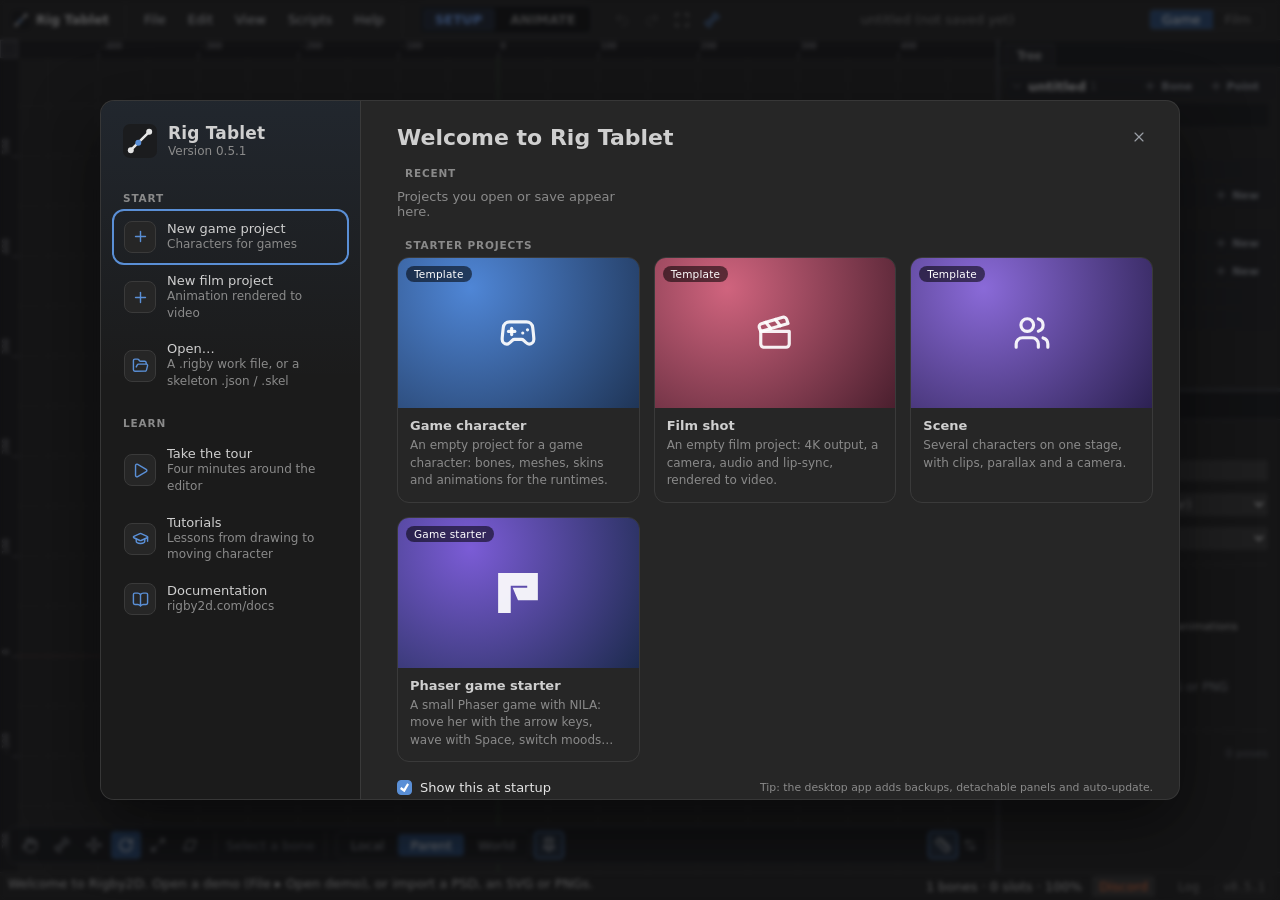
==== index.html @ 47d55e8f "Rig Tablet: editor 2D para tablet, offline (baseado no Rigby2D 0.5.1) Co-Authored-By: Claude Opus 5." ====
<!doctype html>
<html lang="en">
  <head>
    <meta charset="UTF-8" />
    <meta name="viewport" content="width=device-width, initial-scale=1.0, viewport-fit=cover" />
    <title>Rig Tablet</title>
    <!-- Installable app (iPad: Share ▸ Add to Home Screen opens it full screen, offline). -->
    <link rel="manifest" href="manifest.webmanifest" />
    <link rel="apple-touch-icon" href="pwa/apple-touch-icon.png" />
    <meta name="apple-mobile-web-app-capable" content="yes" />
    <meta name="mobile-web-app-capable" content="yes" />
    <meta name="apple-mobile-web-app-status-bar-style" content="black-translucent" />
    <meta name="apple-mobile-web-app-title" content="Rig Tablet" />
    <meta name="theme-color" content="#1b1c1e" />
    <link rel="icon" type="image/png" href="pwa/icon-192.png" />
    <script type="module" crossorigin src="./assets/main-Bapstymn.js"></script>
    <link rel="modulepreload" crossorigin href="./assets/rolldown-runtime-hePW80VL.js">
    <link rel="modulepreload" crossorigin href="./assets/interop-BYtR0Jw9.js">
    <link rel="modulepreload" crossorigin href="./assets/path-CiM2TmSP.js">
    <link rel="modulepreload" crossorigin href="./assets/output-CyLOa8ob.js">
    <link rel="modulepreload" crossorigin href="./assets/window-pHGx5qse.js">
    <link rel="modulepreload" crossorigin href="./assets/prefs-CEXtYwJn.js">
    <link rel="modulepreload" crossorigin href="./assets/webview-CvNWatMx.js">
    <link rel="modulepreload" crossorigin href="./assets/themeui-DG2oalCC.js">
    <link rel="modulepreload" crossorigin href="./assets/renderer-GFtNoTVq.js">
    <link rel="modulepreload" crossorigin href="./assets/offline-Dm1hfR66.js">
    <link rel="stylesheet" crossorigin href="./assets/themeui-CNIZOYgX.css">
    <link rel="stylesheet" crossorigin href="./assets/main-BT50ak4r.css">
  </head>
  <body>
    <div id="app">
      <nav id="menubar"></nav>
      <aside id="dock-left" class="dock-region" data-region="left"></aside>
      <div id="split-left" class="split-v"></div>
      <main id="center" data-tut="viewport">
        <canvas id="viewport-gl"></canvas>
        <canvas id="viewport"></canvas>
        <div id="viewbar"></div>
      </main>
      <div id="split-right" class="split-v"></div>
      <aside id="dock-right" class="dock-region" data-region="right"></aside>
      <div id="split-bottom" class="split-h"></div>
      <div id="dock-bottom" class="dock-region" data-region="bottom"></div>
      <footer id="status"><span id="status-text"></span><span class="status-right"><span id="status-info"></span><button id="status-community" title="Discord: show your work, get help, hear about every release" data-i18n-title>Discord</button><button data-i18n id="status-log" title="Show the log (View ▸ Log)" data-i18n-title>Log</button><button id="status-version" title="About Rigby2D" data-i18n-title></button></span></footer>
      <!-- The panels: the dock (dockui.js) moves each into its tab group. -->
      <div id="dock-parking" hidden>
        <section id="tree" class="panel" data-tut="tree"></section>
        <section id="rig" class="panel" data-tut="rig"></section>
        <section id="properties" class="panel" data-tut="inspector"><div class="content scroll"></div></section>
        <section id="timeline" data-tut="timeline">
          <div id="controls"></div>
          <div class="dopesheet-wrap">
            <div data-i18n class="empty">No animation. Press ＋ New or Tab to start animating.</div>
            <div id="dopesheet"><canvas></canvas></div>
            <div id="graph" hidden><canvas></canvas></div>
          </div>
        </section>
      </div>
    </div>
  </body>
</html>
---- assets/themeui-CNIZOYgX.css ----
:root{--left:250px;--right:280px;--bottom:230px;--bg:#1b1b1b;--panel:#262626;--widget:#3c3c3c;--widget-hover:#4a4a4a;--border:#3a3a3a;--text:#cfcfcf;--weak:#8a8a8a;--accent:#5a8fd6;--selected:#2d4f7c;--lightningcss-light: ;--lightningcss-dark:initial;--lightningcss-light: ;--lightningcss-dark:initial;color-scheme:dark;--surface-0:#141516;--surface-1:#1b1c1e;--surface-2:#232427;--surface-3:#2c2d31;--surface-hover:#35373b;--line:#36383c;--line-soft:#ffffff12;--fg:#e4e4e4;--fg-muted:#9a9ea5;--fg-faint:#6d7178;--ui-accent:#5a8fd6;--ui-accent-hover:#6d9de0;--ui-accent-soft:#5a8fd633;--ui-selected:#2d4f7c;--success:#5fbf86;--warning:#d9a03f;--danger:#d9655c;--bone-hover:#ff46cde6;--font-ui:system-ui, "Segoe UI", sans-serif;--font-mono:ui-monospace, "JetBrains Mono", Consolas, monospace;--text-xs:11px;--text-sm:12px;--text-md:13px;--text-lg:15px;--text-xl:20px;--space-1:4px;--space-2:8px;--space-3:12px;--space-4:16px;--space-5:24px;--radius-sm:4px;--radius-md:6px;--radius-lg:10px;--radius-full:999px;--control-h:26px;--button-h:28px;--shadow-popover:0 10px 28px #00000073;--shadow-dialog:0 24px 64px #0000008c;--shadow-tour:0 40px 120px #0009;--z-panel:100;--z-dialog:200;--z-popover:1000;--z-toast:3000;--z-tour:4000}*{box-sizing:border-box}html,body{background:var(--bg);height:100%;color:var(--text);-webkit-user-select:none;user-select:none;margin:0;font:13px system-ui,-apple-system,BlinkMacSystemFont,Segoe UI,Roboto,Noto Sans,Ubuntu,Cantarell,Helvetica Neue,sans-serif;overflow:hidden}#app{--left-col:var(--left);--sl-col:4px;--right-col:var(--right);--sr-col:4px;--bottom-row:var(--bottom);--sb-row:4px;grid-template-columns:minmax(0, var(--left-col)) var(--sl-col) minmax(300px, 1fr) var(--sr-col) minmax(0, var(--right-col));grid-template-rows:auto minmax(0, 1fr) var(--sb-row) var(--bottom-row) auto;grid-template-areas:"menu menu menu menu menu""left sl center sr right""sb sb sb sb sb""time time time time time""status status status status status";height:100vh;display:grid}#app.dock-no-left{--left-col:0px;--sl-col:0px}#app.dock-no-right{--right-col:0px;--sr-col:0px}#app.dock-no-bottom{--bottom-row:0px;--sb-row:0px}#app.dock-no-left #dock-left,#app.dock-no-left #split-left,#app.dock-no-right #dock-right,#app.dock-no-right #split-right,#app.dock-no-bottom #dock-bottom,#app.dock-no-bottom #split-bottom{display:none}#app.panel-only{grid-template:"body"minmax(0,1fr)"status"/1fr;position:relative}#panel-body{flex-direction:column;grid-area:body;min-width:0;min-height:0;display:flex}#panel-body>*{flex:1;min-height:0}#app.panel-only #tree,#app.panel-only #rig,#app.panel-only #properties{flex-direction:column;flex:1 1 0;min-height:0;display:flex}#timeline,#properties{position:relative}.panel-detach-btn{z-index:5;width:22px;height:20px;color:var(--text);background:var(--widget);border:1px solid var(--border);cursor:pointer;border-radius:3px;padding:0;font-size:13px;line-height:1;position:absolute;top:3px;right:8px}.panel-detach-btn:hover{background:var(--widget-hover)}#menubar{background:var(--panel);border-bottom:1px solid var(--border);grid-area:menu;align-items:center;gap:2px;padding:3px 6px;display:flex}#center{grid-area:center;min-width:0;min-height:0;position:relative}#split-left{grid-area:sl}#split-right{grid-area:sr}#dock-left{grid-area:left}#dock-right{grid-area:right}#dock-bottom{grid-area:time}#tree{padding:4px 0}#properties .content{flex:1}.tree-scroll{flex:1;padding:0 6px}.tree-heading{color:var(--fg-strong,#e6e6e6);cursor:pointer;border-bottom:1px solid var(--border);align-items:center;gap:6px;margin-top:2px;padding:3px 2px;font-weight:600;display:flex}.tree-heading .count{color:var(--weak);font-size:11px;font-weight:400}.tree-heading .actions{margin-left:auto}.twisty{width:12px;color:var(--weak);font-size:10px}.twisty.right{float:right;cursor:pointer}.row.attachment{color:var(--weak);font-size:12px}.row.attachment.visible{color:var(--fg-strong,#e6e6e6)}.row.weak{color:var(--weak)}#viewbar{align-items:center;gap:var(--space-1);padding:var(--space-1) 6px;scrollbar-width:none;background:color-mix(in srgb, var(--surface-1) 92%, transparent);border:1px solid var(--line);border-radius:var(--radius-md);pointer-events:auto;flex-wrap:nowrap;display:flex;position:absolute;bottom:8px;left:8px;right:8px;overflow:auto hidden;container-type:inline-size}#viewbar>*{flex:none}#viewbar .toolgroup{align-items:center;gap:2px;display:flex}#viewbar .tool{height:var(--button-h);padding:0 var(--space-2);color:var(--fg-muted);border-radius:var(--radius-sm);background:0 0;border:1px solid #0000;align-items:center;gap:6px;display:inline-flex}#viewbar .tool:hover{color:var(--fg);background:var(--surface-hover)}#viewbar .tool.active{color:var(--fg-strong,#fff);background:var(--ui-selected)}#viewbar .fields input.drag{width:84px}#viewbar .toolbar-hint{color:var(--fg-faint);white-space:nowrap}#viewbar .toolbar-spacer{flex:1 1 0;min-width:0}#viewbar .toggle-with-options{align-items:center;gap:1px;display:inline-flex}#viewbar .autokey.on{color:var(--fg-strong,#fff);background:color-mix(in srgb, var(--danger) 25%, transparent);border-color:var(--danger)}#viewbar .autokey.on svg{color:var(--danger)}.keybtn.none svg{color:var(--success)}.keybtn.changed svg{color:var(--warning)}.keybtn.keyed svg{color:var(--danger);fill:currentColor}@container (width<=1240px){#viewbar .tool-label,#viewbar .ui-toggle span{display:none}#viewbar .tool,#viewbar .ui-toggle{padding:0 6px}}@container (width<=640px){#viewbar .toolbar-hint{display:none}}#split-bottom{grid-area:sb}#timeline{background:var(--panel);flex-direction:column;min-height:0;display:flex}#status{background:var(--panel);border-top:1px solid var(--border);white-space:nowrap;grid-area:status;justify-content:space-between;gap:12px;padding:3px 8px;display:flex;overflow:hidden}#status-text{text-overflow:ellipsis;overflow:hidden}#status-version{color:var(--weak);border:1px solid var(--border);cursor:pointer;background:0 0;border-radius:4px;flex:none;padding:0 6px;font:11.5px/16px ui-monospace,Consolas,monospace}#status-version:hover{color:var(--text);border-color:var(--weak)}.split-v,.split-h{background:var(--border)}.split-v{cursor:col-resize}.split-h{cursor:row-resize}#viewport-gl{pointer-events:none;width:100%;height:100%;display:block;position:absolute;top:0;bottom:0;left:0;right:0}#viewport{cursor:crosshair;touch-action:none;width:100%;height:100%;display:block;position:absolute;top:0;bottom:0;left:0;right:0}.panel{background:var(--panel);flex-direction:column;min-width:0;min-height:0;padding:6px 8px;display:flex;overflow:hidden}#inspector .content{flex:1}.scroll{min-height:0;overflow:auto}#hierarchy .tree{border-bottom:1px solid var(--border);flex:0 60%;margin-bottom:6px}#hierarchy .order{flex:auto}.header{border-bottom:1px solid var(--border);justify-content:space-between;align-items:center;margin-bottom:4px;display:flex}h2{color:var(--fg-strong,#e6e6e6);margin:4px 0 6px;font-size:16px;font-weight:600}strong{color:var(--fg-strong,#e6e6e6);margin:4px 0;display:block}hr{border:none;border-top:1px solid var(--border);margin:8px 0}p{margin:4px 0}ol{margin:4px 0;padding-left:20px}li{margin-bottom:4px}.small{font-size:11px}.weak{color:var(--weak)}.mono{white-space:pre;font-family:ui-monospace,Consolas,monospace}.row{cursor:pointer;white-space:nowrap;text-overflow:ellipsis;border-radius:3px;padding:2px 4px;overflow:hidden}.row:hover{background:var(--widget)}.row.selected{background:var(--selected);color:var(--fg-strong,#fff)}.row.bone-hover{background:#ff46cd47}.row.slot{color:var(--slot-fg,#b4c8a0)}.row.slot .slot-shown{color:var(--weak);font-size:12px}.row.slot .twisty{color:var(--weak);font-size:11px}.order-row{align-items:center;gap:2px;display:flex}.order-row .row{flex:1}.order-row .row[title="Drag to reorder"]{cursor:grab}.order-row.dragging{opacity:.45}.order-row.dragging .row{outline:1px dashed var(--accent);outline-offset:-1px}.order-dropline{border-top:2px solid var(--accent);pointer-events:none;z-index:60;border-radius:2px;height:0;position:fixed;transform:translateY(-1px)}.order-dropline:before,.order-dropline:after{content:"";background:var(--accent);border-radius:50%;width:4px;height:4px;position:absolute;top:-3px}.order-dropline:before{left:-2px}.order-dropline:after{right:-2px}.order-viewer{z-index:61;background:var(--panel);border:1px solid var(--border);pointer-events:none;border-radius:6px;flex-direction:column;gap:3px;width:148px;padding:6px;display:flex;position:fixed;box-shadow:0 6px 20px #00000080}.order-viewer .ov-cap{letter-spacing:.04em;text-transform:uppercase;color:var(--weak);text-align:center;font-size:10px}.order-viewer .ov-seam{border-top:1px dashed var(--border);height:0;margin:1px 10px}.order-viewer .ov-cell{border:1px solid var(--border);background:var(--bg);border-radius:4px;align-items:center;gap:7px;min-height:44px;padding:4px;display:flex}.order-viewer .ov-dragged{border-color:var(--accent);box-shadow:0 0 0 1px var(--accent) inset;background:var(--selected)}.order-viewer .ov-thumb{background:repeating-conic-gradient(var(--checker-a,#2a2a2a) 0% 25%, var(--checker-b,#202020) 0% 50%) 0 0 / 10px 10px;border-radius:3px;flex:none;justify-content:center;align-items:center;width:32px;height:32px;display:flex;overflow:hidden}.order-viewer .ov-thumb canvas{object-fit:contain;width:32px;height:32px}.order-viewer .ov-noimg{color:var(--weak);font-size:14px}.order-viewer .ov-name{white-space:nowrap;text-overflow:ellipsis;flex:1;min-width:0;font-size:11px;overflow:hidden}.order-viewer .ov-empty{color:var(--weak);background:0 0;border-style:dashed;justify-content:center}.order-viewer .ov-empty-icon{opacity:.8;font-size:13px}.order-viewer .ov-empty-text{font-size:10px}button,select,input[type=text]{font:inherit;color:var(--text);background:var(--widget);border:1px solid #0000;border-radius:3px;padding:2px 6px}button{cursor:pointer}button:hover:not(:disabled),select:hover:not(:disabled){background:var(--widget-hover)}button:disabled,select:disabled,input:disabled{opacity:.45;cursor:default}button.small{padding:0 4px;font-size:10px}input[type=text]:focus,select:focus{border-color:var(--accent);outline:none}input.drag{cursor:ew-resize;text-align:center;width:72px}input.drag:not([readonly]){cursor:text;text-align:left}input[type=color]{background:0 0;border:none;width:40px;height:22px;padding:0}#menubar .menu-title,#menubar .tool{background:0 0}#menubar .menu-title:hover,#menubar .tool:hover{background:var(--widget)}#menubar .tool.active{background:var(--selected);color:var(--fg-strong,#fff)}#menubar .mode-switch{margin:0 var(--space-2);background:var(--surface-0);border:1px solid var(--line);border-radius:var(--radius-md);gap:2px;padding:2px;display:flex}#menubar .mode{min-width:64px;padding:3px var(--space-3);color:var(--weak);border-radius:var(--radius-sm);background:0 0;font-weight:700}#menubar .mode:hover:not(.active){background:var(--surface-hover)}#menubar .mode:hover{color:var(--text)}#menubar .mode.setup.active{color:var(--mode-setup,#78aaff);background:color-mix(in srgb, var(--mode-setup,#78aaff) 14%, transparent)}#menubar .mode.animate.active{color:var(--mode-animate,#ff825f);background:color-mix(in srgb, var(--mode-animate,#ff785a) 16%, transparent);text-shadow:0 0 8px color-mix(in srgb, var(--mode-animate,#ff785a) 85%, transparent);box-shadow:0 0 12px color-mix(in srgb, var(--mode-animate,#ff785a) 35%, transparent)}.pref-scale{align-items:center;gap:8px;display:inline-flex}.pref-scale input{width:160px}.pref-scale-value{text-align:right;font-variant-numeric:tabular-nums;min-width:3.5em}#menubar .quick-actions{gap:2px;margin-left:6px;display:flex}#menubar .quick-btn{color:var(--weak);background:0 0;justify-content:center;align-items:center;padding:3px 5px;display:inline-flex}#menubar .quick-btn:hover:not(:disabled){background:var(--widget);color:var(--text)}#menubar .quick-btn:disabled{opacity:.35}#menubar .quick-btn.on{color:var(--accent)}.vsep{background:var(--border);align-self:stretch;width:1px;margin:0 6px}.popup{z-index:100;background:var(--popup-bg,#2b2b2b);border:1px solid var(--line-strong,#444);overscroll-behavior:contain;border-radius:4px;min-width:180px;max-height:calc(100vh - 8px);padding:4px;position:fixed;overflow-y:auto;box-shadow:0 6px 20px #00000080}.popup .item{text-align:left;background:0 0;justify-content:space-between;gap:24px;width:100%;padding:3px 8px;display:flex}.popup .item:hover:not(:disabled){background:var(--selected)}.popup label.item{cursor:pointer;justify-content:flex-start;gap:4px}.popup .shortcut{color:var(--weak)}.popup .sep{border-top:1px solid var(--line-strong,#444);margin:4px 0}.popup .help{white-space:nowrap;padding:4px 8px}.submenu-popup{z-index:101}.popup .item.active{font-weight:600}.popup .item.unsaved{color:var(--warning-fg,#e6a23c)}.layout-legend{align-items:center;gap:2px;display:flex}.layout-list{flex-direction:column;gap:4px;max-height:340px;display:flex;overflow:auto}.layout-row{border-bottom:1px solid var(--border);align-items:center;gap:8px;padding:4px 4px 4px 2px;display:flex}.layout-row>input[type=text]{flex:1;min-width:80px}.layout-dot{border-radius:var(--radius-full);flex:none;width:8px;height:8px}.layout-row.active .layout-dot{background:var(--ui-accent)}.layout-row.dirty .layout-dot{background:var(--warning)}.layout-badge{color:var(--warning);font-size:var(--text-xs);white-space:nowrap}.layout-actions{gap:4px;display:flex}.grid{grid-template-columns:auto 1fr;align-items:center;gap:6px 8px;margin-bottom:4px;display:grid}.grid.three{grid-template-columns:auto 1fr auto}.grid input[type=text]:not(.drag),.grid select{width:100%}.cell{align-items:center;gap:4px;min-width:0;display:flex}.key{color:gray}.key.on{color:var(--warning-fg,#ffbe3c)}.buttons{flex-wrap:wrap;gap:6px;margin:8px 0 4px;display:flex}.radio{cursor:pointer;margin:2px 0;display:block}#inspector select[class=""],#inspector>.content>select{margin-top:6px}#controls{align-items:center;gap:var(--space-2);padding:6px var(--space-2);scrollbar-width:none;border-bottom:1px solid var(--line);flex-wrap:nowrap;display:flex;overflow:auto hidden;container-type:inline-size}#controls>*{flex:none}#controls .tl-group{align-items:center;gap:2px;display:flex}#controls .tl-animation{gap:var(--space-1)}#controls .tl-spacer{flex:1 1 0;min-width:0}#controls .tl-label,#controls .tl-empty{color:var(--fg-muted);white-space:nowrap}#controls select{width:140px}#controls select.speed{width:68px}#controls select.fps{width:84px}#controls .time-readout{min-width:21ch;margin:0 var(--space-2);display:inline-block}#controls .ui-btn-ghost.active{color:var(--fg-strong,#fff);background:var(--ui-selected)}#controls .ui-btn-ghost{color:var(--fg-muted)}@container (width<=1640px){#controls .tl-label,#controls .ui-toggle span,#controls .ui-btn .ui-btn-label-hide{display:none}#controls .ui-toggle{padding:0 6px}#controls .time-readout{min-width:0;margin:0 var(--space-1)}}@container (width<=1400px){#controls .tl-animation input[type=text]{display:none}#controls select{width:110px}}#timeline{container:timeline/inline-size}@container timeline (width<=1180px){#controls{row-gap:var(--space-1);flex-wrap:wrap}#controls .tl-spacer{display:none}}.dopesheet-wrap{flex:1;min-height:0;display:flex;position:relative}.dopesheet-wrap .empty{color:var(--weak);margin:auto}#dopesheet,#graph{flex:1;min-height:0;overflow:hidden auto}#graph{overflow:hidden}#dopesheet canvas,#graph canvas{touch-action:none;display:block}.keybtn{background:0 0;padding:0 4px;font-size:12px;line-height:18px}.keybtn.none{color:var(--success-fg,#5ac86e)}.keybtn.changed{color:var(--warning-fg,#ffa032)}.keybtn.keyed{color:var(--danger-fg,#f04646)}#menubar .autokey{color:var(--weak);background:0 0}#menubar .autokey.on{color:var(--danger-fg,#f04646);font-weight:600}.popup table.keys{border-collapse:collapse;margin:4px 0}.popup table.keys td{white-space:nowrap;padding:1px 10px 1px 0}.popup table.keys td:first-child{color:var(--accent);font-family:ui-monospace,Consolas,monospace}.segmented{border:1px solid var(--border);border-radius:4px;display:inline-flex;overflow:hidden}.segmented button{background:0 0;border:0;border-radius:0}.segmented button.active{background:var(--selected);color:var(--fg-strong,#fff)}.inspector-tabs{margin:0 0 8px;display:flex}.inspector-tabs button{flex:1;padding:4px 8px}table.props{border-collapse:collapse;width:100%;margin:4px 0 8px}table.props th{text-align:left;color:var(--weak);padding:2px 4px;font-size:11px;font-weight:400}table.props td{padding:1px 4px}table.props tr.weak td{opacity:.55}table.props input.drag{width:100%}label.check{cursor:pointer;align-items:center;gap:4px;display:inline-flex}fieldset.plain{border:0;min-width:0;margin:0;padding:0}details>summary{cursor:pointer;color:var(--weak);margin:6px 0 2px}.modal-backdrop{z-index:200;background:#0000008c;justify-content:center;align-items:center;display:flex;position:fixed;top:0;bottom:0;left:0;right:0}.modal{background:var(--panel);border:1px solid var(--border);-webkit-user-select:text;user-select:text;border-radius:6px;flex-direction:column;gap:10px;width:min(560px,100vw - 32px);max-height:calc(100vh - 48px);padding:16px 18px;display:flex;overflow:auto;box-shadow:0 12px 40px #0009}.modal h3{margin:0;font-size:15px}.modal .checks{flex-direction:column;gap:4px;margin:10px 0;display:flex}.modal-columns{gap:16px;display:flex}.modal-columns>div{flex:1;min-width:0}.checklist{background:var(--bg);border:1px solid var(--border);border-radius:4px;max-height:180px;margin-top:4px;padding:6px;overflow:auto}.checklist label{white-space:nowrap;text-overflow:ellipsis;padding:1px 0;display:block;overflow:hidden}.modal-buttons{justify-content:flex-end;gap:8px;display:flex}.modal button.primary{background:var(--accent);color:var(--on-accent,white)}.frame-input{width:70px}.progress{background:var(--bg);border-radius:3px;height:6px;overflow:hidden}.progress .bar{background:var(--accent);height:100%}.poses summary{cursor:pointer;padding:2px 0}.pose-save{gap:6px;margin:6px 0;display:flex}.pose-save input[type=text]{flex:1;min-width:0}.pose-row{align-items:center;gap:4px;padding:2px 0;display:flex}.pose-row .pose-name{text-overflow:ellipsis;white-space:nowrap;flex:1;min-width:0;overflow:hidden}.pose-amount{align-items:center;gap:var(--space-2);margin:var(--space-2) 0;color:var(--fg-muted);font-size:var(--text-sm);display:flex}.pose-amount input[type=range],.controller input[type=range]{flex:1;width:100%;min-width:0}.pose-amount-value,.controller-value{text-align:right;min-width:3.2em;color:var(--fg-muted);font-size:var(--text-sm);font-variant-numeric:tabular-nums}#properties .content .section-title.pose-subtitle{margin:var(--space-4) 0 var(--space-2);padding-top:var(--space-3);border-top:1px solid var(--line-soft)}.pose-row{min-height:28px}.controller{gap:var(--space-2);padding:var(--space-2) var(--space-3);margin:var(--space-2) 0;background:var(--surface-2);border:1px solid var(--line-soft);border-radius:var(--radius-md);flex-direction:column;display:flex}.controller-head{align-items:center;gap:2px;display:flex}.controller-name{text-overflow:ellipsis;white-space:nowrap;flex:1;min-width:0;font-weight:600;overflow:hidden}.controller-value{margin-right:var(--space-1)}.controller-poses{align-items:center;gap:var(--space-2);display:flex}.controller-poses select{flex:1;min-width:0}.controller-arrow{color:var(--fg-faint)}.section-title{margin-top:8px;font-weight:600}#menubar .spacer{flex:1}#menubar .workspaces{border:1px solid var(--border);border-radius:4px;margin-right:8px;display:flex;overflow:hidden}#menubar .workspace-tab{color:var(--weak);background:0 0;border:0;border-radius:0;padding:2px 12px}#menubar .workspace-tab:hover{color:var(--text);background:var(--widget-hover)}#menubar .workspace-tab.active{color:var(--fg-strong,white);background:var(--selected)}.status-right{align-items:center;gap:10px;display:flex}#status-log{color:var(--weak);background:0 0;border:1px solid #0000;padding:0 6px;font-size:12px;line-height:16px}#status-log:hover{border-color:var(--border);color:var(--text)}#status-log.has-errors{color:var(--danger-fg,#ff8a80);border-color:var(--danger-line,#6b2b27);background:var(--danger-bg,#3a1d1b)}.float-window{z-index:150;background:var(--panel);border:1px solid var(--border);resize:both;-webkit-user-select:text;user-select:text;border-radius:6px;flex-direction:column;min-width:320px;min-height:160px;display:flex;position:fixed;overflow:hidden;box-shadow:0 12px 40px #0000008c}.float-header{background:var(--widget);cursor:move;-webkit-user-select:none;user-select:none;align-items:center;gap:8px;padding:5px 6px 5px 10px;display:flex}.float-header button{background:0 0;padding:0 6px}.float-spacer{flex:1}.log-window{width:min(760px,100vw - 32px);height:min(360px,100vh - 120px);bottom:40px;right:16px}.log-toolbar{border-bottom:1px solid var(--border);white-space:nowrap;align-items:center;gap:8px;padding:5px 8px;display:flex}.log-toolbar input[type=search]{width:160px}.log-list{flex:1;padding:2px 0;font:12px ui-monospace,Cascadia Mono,Consolas,monospace;overflow:auto}.log-entry{border-left:3px solid #0000;padding:1px 8px}.log-entry>summary{cursor:pointer}.log-entry>summary,div.log-entry{gap:8px;display:flex}.log-entry>summary:before{content:"▸";color:var(--weak)}.log-entry[open]>summary:before{content:"▾"}.log-time,.log-source{color:var(--weak);flex:none}.log-source{text-overflow:ellipsis;max-width:140px;overflow:hidden}.log-message{white-space:pre-wrap;word-break:break-word}.log-debug .log-message{color:var(--weak)}.log-warn{border-left-color:var(--warning-fg,#c9a227);background:color-mix(in srgb, var(--warning-tint,#c9a227) 7%, transparent)}.log-error{border-left-color:var(--danger-fg,#e05a4f);background:color-mix(in srgb, var(--danger-tint,#e05a4f) 9%, transparent)}.log-error .log-message{color:var(--danger-fg,#ffb4ad)}.log-trace{background:var(--bg);white-space:pre;color:var(--text);border-radius:4px;margin:2px 0 4px 18px;padding:6px 8px;overflow-x:auto}.log-filter.log-warn,.log-filter.log-error{background:0 0}.script-window{width:min(760px,100vw - 32px);height:min(520px,100vh - 120px);top:70px;left:calc(50% - 380px)}.script-body{flex:1;min-height:0;display:flex}.script-list{border-right:1px solid var(--border);flex:none;width:170px;padding:6px;overflow:auto}.script-item{cursor:pointer;white-space:nowrap;text-overflow:ellipsis;border-radius:3px;justify-content:space-between;padding:3px 6px;display:flex;overflow:hidden}.script-item:hover{background:var(--widget)}.script-item.selected{background:var(--selected)}.script-new{width:100%;margin-top:6px}.script-main{flex-direction:column;flex:1;min-width:0;display:flex}.script-bar{align-items:center;gap:8px;padding:6px 8px;display:flex}.script-bar a{color:var(--accent)}.script-name{width:220px}.script-code{resize:none;background:var(--bg);color:var(--text);border:1px solid var(--border);-moz-tab-size:4;tab-size:4;border-radius:4px;flex:1;margin:0 8px;padding:8px;font:13px/1.45 ui-monospace,Cascadia Mono,Consolas,monospace}.script-window button.primary{background:var(--accent);color:var(--on-accent,white)}.demo-grid{grid-template-columns:repeat(auto-fill,minmax(260px,1fr));gap:12px;display:grid}.demo-card{text-align:left;background:var(--bg);border:1px solid var(--border);cursor:pointer;border-radius:6px;flex-direction:column;gap:6px;padding:0 0 12px;display:flex;overflow:hidden}.demo-card:hover{border-color:var(--accent)}.demo-card:focus-visible{border-color:var(--accent)}.demo-card img{aspect-ratio:4/3;background:var(--well,#17181b);width:100%;height:auto;display:block}.demo-card strong,.demo-card span{padding:0 12px}.lipsync-grid{grid-template-columns:150px 1fr;align-items:center;gap:6px 10px;display:grid}.lipsync-text{resize:vertical;width:100%;font:inherit;background:var(--bg);color:var(--text);border:1px solid var(--border);border-radius:4px;padding:6px 8px}.lipsync-file{align-items:center;gap:10px;display:flex}.lipsync-error{color:var(--danger-fg,#f08a8a)}.lipsync-map{background:var(--bg);border:1px solid var(--border);border-radius:4px;gap:4px;padding:8px;display:grid}.lipsync-row{grid-template-columns:48px 210px 1fr;align-items:center;gap:10px;display:grid}.modal.modal-wide{width:min(720px,100vw - 32px)}.autorig-table{border:1px solid var(--border);border-radius:4px;max-height:320px;overflow:auto}.autorig-table table{border-collapse:collapse;width:100%}.autorig-table th{background:var(--widget);text-align:left;font-weight:600;position:sticky;top:0}.autorig-table th,.autorig-table td{white-space:nowrap;padding:3px 8px}.autorig-table tr:nth-child(2n) td{background:color-mix(in srgb, var(--overlay,#fff) 2%, transparent)}.script-reference{background:var(--bg);border:1px solid var(--border);white-space:pre;-webkit-user-select:text;user-select:text;border-radius:4px;max-height:45%;margin:6px 8px 0;padding:8px;font:12px/1.45 ui-monospace,Cascadia Mono,Consolas,monospace;overflow:auto}.script-reference[hidden]{display:none}.script-item.unsaved>span:first-child{font-style:italic}.coach{resize:none;z-index:180;width:min(340px,100vw - 32px);min-height:0;top:80px;left:16px}.coach-body{flex-direction:column;gap:8px;padding:10px 12px 12px;display:flex}.coach-progress{background:var(--bg);border-radius:2px;height:4px;overflow:hidden}.coach-progress .bar{background:var(--accent);height:100%;transition:width .3s}.coach-text{line-height:1.5}.coach-text kbd{border:1px solid var(--border);background:var(--widget);border-bottom-width:2px;border-radius:4px;padding:0 5px;font:12px ui-monospace,Consolas,monospace}.coach-action{align-self:flex-start}.coach-done{color:var(--success-fg,#7ee08a);font-weight:600}.coach-wait:before{content:"";background:var(--accent);border-radius:50%;width:7px;height:7px;margin-right:6px;animation:1.2s ease-in-out infinite coach-blink;display:inline-block}.coach-buttons{gap:8px;display:flex}.coach button.primary,.tutorials button.primary{background:var(--accent);color:var(--on-accent,white)}.coach-ring{z-index:170;pointer-events:none;border:2px solid var(--accent);box-shadow:0 0 0 4px color-mix(in srgb, var(--accent-tint,#5a8fd6) 25%, transparent), 0 0 18px color-mix(in srgb, var(--accent-tint,#5a8fd6) 55%, transparent);border-radius:8px;animation:1.4s ease-in-out infinite coach-pulse;position:fixed}.coach-ring.spot{border-radius:50%}.coach-ring.area{border:2px dashed color-mix(in srgb, var(--accent-tint,#5a8fd6) 70%, transparent);box-shadow:none;animation:none}.coach-ring[hidden]{display:none}.coach-praise{color:var(--success-fg,#7ee08a);margin-left:8px;font-weight:600}.coach-count{align-items:center;display:flex}@keyframes coach-pulse{50%{box-shadow:0 0 0 8px color-mix(in srgb, var(--accent-tint,#5a8fd6) 12%, transparent), 0 0 26px color-mix(in srgb, var(--accent-tint,#5a8fd6) 70%, transparent)}}@keyframes coach-blink{50%{opacity:.25}}@media (prefers-reduced-motion:reduce){.coach-ring,.coach-wait:before{animation:none}}.lesson-list{flex-direction:column;gap:6px;display:flex}.lesson{border:1px solid var(--border);border-radius:6px;align-items:center;gap:10px;padding:8px 10px;display:flex}.lesson.suggested{border-color:var(--accent);background:color-mix(in srgb, var(--accent-tint,#5a8fd6) 8%, transparent)}.lesson-mark{width:16px;color:var(--success-fg,#7ee08a);font-weight:700}.lesson-text{flex:1;min-width:0}.lesson-title{font-weight:600}.ai-steps{flex-direction:column;gap:10px;margin:0;padding-left:20px;display:flex}.ai-steps li>div{margin-top:2px}.ai-row{align-items:center;gap:8px;margin-top:6px;display:flex}.ai-link{flex:1;min-width:0;font:12px ui-monospace,Consolas,monospace}.ai-connect a.button{border-radius:4px;padding:4px 10px;text-decoration:none;display:inline-block}.ai-connect button.primary,.ai-connect a.button.primary{background:var(--accent);color:var(--on-accent,white)}.ai-code pre{background:var(--bg);border:1px solid var(--border);white-space:pre-wrap;word-break:break-all;-webkit-user-select:text;user-select:text;border-radius:4px;padding:8px;font:12px ui-monospace,Consolas,monospace}.row .onion-bonebtn{color:var(--weak);opacity:0;cursor:pointer;margin-left:4px}.row:hover .onion-bonebtn,.row .onion-bonebtn.on{opacity:1}.row .onion-bonebtn.on{color:var(--accent)}.row .onion-marks{letter-spacing:1px;margin-left:6px;font-size:10px}.row .onion-mark{cursor:help}#menubar .onion-notice{color:var(--warning-fg,#f0963c);border:1px solid color-mix(in srgb, var(--warning-tint,#f0963c) 40%, transparent);background:0 0;border-radius:4px;align-items:center;gap:6px;margin-left:8px;padding:1px 7px;font-weight:600;display:inline-flex}#menubar .onion-notice[hidden]{display:none}#menubar .onion-notice:hover{background:color-mix(in srgb, var(--warning-tint,#f0963c) 12%, transparent)}.onion-panel{flex-direction:column;gap:5px;min-width:230px;padding:2px;display:flex}.onion-panel .onion-title{color:var(--text);margin-bottom:2px;font-weight:600}.onion-panel .onion-row{justify-content:space-between;align-items:center;gap:8px;display:flex}.onion-panel .onion-check{cursor:pointer;align-items:center;gap:6px;display:flex}.onion-panel .onion-num{width:56px}.onion-panel .onion-color{cursor:pointer;width:40px;height:22px;padding:0}.onion-panel .onion-sep{background:var(--border);height:1px;margin:3px 0}.onion-panel .onion-note{color:var(--weak);max-width:230px;font-size:11px;line-height:1.35}.onion-panel .onion-color-wrap{align-items:center;gap:4px;display:inline-flex}.onion-panel .onion-reset{color:var(--weak);border:1px solid var(--border);cursor:pointer;background:0 0;border-radius:4px;padding:0 5px;line-height:20px}.onion-panel .onion-reset:hover{background:var(--widget);color:var(--text)}.guides-panel{flex-direction:column;gap:5px;min-width:240px;padding:2px;display:flex}.guides-panel .guides-title{color:var(--text);margin-bottom:2px;font-weight:600}.guides-panel .guides-subtitle{color:var(--weak);text-transform:uppercase;letter-spacing:.5px;font-size:11px}.guides-panel .guides-row{cursor:pointer;align-items:center;gap:8px;display:flex}.guides-panel .guides-name{flex:1}.guides-panel .guides-color{cursor:pointer;width:40px;height:22px;padding:0}.guides-panel .guides-color-wrap{align-items:center;gap:4px;display:inline-flex}.guides-panel .guides-reset{color:var(--weak);border:1px solid var(--border);cursor:pointer;background:0 0;border-radius:4px;padding:0 5px;line-height:20px}.guides-panel .guides-reset:hover{background:var(--widget);color:var(--text)}.guides-panel .guides-sep{background:var(--border);height:1px;margin:3px 0}.guides-panel .guides-clear{color:var(--weak);border:1px solid var(--border);cursor:pointer;background:0 0;border-radius:4px;margin-top:2px;padding:2px 6px}.guides-panel .guides-clear:hover{background:var(--widget);color:var(--text)}.clip-card{border:1px solid var(--border);border-left:3px solid var(--accent);background:var(--bg);border-radius:5px;margin:6px 0;padding:6px 8px}.clip-head{gap:6px;margin-bottom:4px;display:flex}.clip-head select{flex:1}.tree-section .pad{padding:4px 8px 8px}#menubar .home-link{color:var(--text);white-space:nowrap;border-radius:4px;align-items:center;gap:6px;padding:2px 8px 2px 4px;font-weight:600;text-decoration:none;display:inline-flex}#menubar .home-link:hover{background:color-mix(in srgb, var(--overlay,#fff) 6%, transparent)}#menubar .home-link img{display:block}#menubar .doc-title{max-width:40vw;color:var(--weak);text-overflow:ellipsis;white-space:nowrap;font-size:13px;overflow:hidden}#menubar .doc-title.dirty{color:var(--text)}@media (max-width:900px){#menubar .home-link span{display:none}}:root{--popup:#2b2d31;--popup-border:#ffffff14;--hover:#ffffff0f;--accent-soft:#5a8fd638;--radius:6px;--shadow-pop:0 10px 28px #00000073, 0 1px 0 #ffffff0a inset}button:focus-visible{outline:2px solid var(--accent);outline-offset:1px}select:focus-visible{outline:2px solid var(--accent);outline-offset:1px}input:focus-visible{outline:2px solid var(--accent);outline-offset:1px}a:focus-visible{outline:2px solid var(--accent);outline-offset:1px}*{scrollbar-width:thin;scrollbar-color:var(--scroll-thumb,#4a4c52) transparent}::-webkit-scrollbar{width:10px;height:10px}::-webkit-scrollbar-thumb{background:var(--scroll-thumb,#45474d);background-clip:padding-box;border:3px solid #0000;border-radius:6px}::-webkit-scrollbar-thumb:hover{background-color:var(--scroll-thumb-hover,#5a5d64)}::-webkit-scrollbar-track{background:0 0}::-webkit-scrollbar-corner{background:0 0}#menubar{min-height:40px;padding:4px 8px}#menubar .menu-title{color:var(--fg-strong,#d9dbe0);border-radius:5px;padding:4px 9px}#menubar .menu-title:hover{background:var(--hover)}#menubar .menu-title.open{background:var(--widget);color:var(--fg-strong,#fff)}@keyframes popup-in{0%{opacity:0;transform:translateY(-3px)}}.popup{background:var(--popup);border:1px solid var(--popup-border);min-width:220px;box-shadow:var(--shadow-pop);border-radius:8px;padding:5px;animation:90ms ease-out popup-in}.popup .item{min-height:26px;color:var(--fg-strong,#dcdee3);border-radius:5px;align-items:center;padding:4px 10px}.popup .item:hover:not(:disabled){background:var(--accent-soft);color:var(--fg-strong,#fff)}.popup .item:disabled{opacity:.4}.popup .shortcut{color:var(--fg-muted-2,#8d919a);letter-spacing:.02em;font-size:11.5px}.popup .item:hover:not(:disabled) .shortcut{color:var(--fg-muted-2,#c9ccd3)}.popup .sep{border-top-color:color-mix(in srgb, var(--overlay,#fff) 7%, transparent);margin:5px 6px}.popup .item.submenu .shortcut{font-size:13px;line-height:1}.popup .item.submenu:has(>.submenu-popup){background:var(--accent-soft);color:var(--fg-strong,#fff)}.menubar-popup{border-top-left-radius:4px}.popup .item.recent{min-width:340px;max-width:520px;padding-top:5px;padding-bottom:5px}.recent-text{flex-direction:column;min-width:0;line-height:1.25;display:flex}.recent-name{text-overflow:ellipsis;white-space:nowrap;overflow:hidden}.recent-folder{color:var(--fg-muted-2,#8d919a);text-overflow:ellipsis;white-space:nowrap;text-align:left;direction:rtl;font-size:11px;overflow:hidden}.popup .item.recent .shortcut{flex:none;font-size:11px}.split-v,.split-h{background:var(--line);flex:none;transition:background .12s}.split-v:hover,.split-h:hover,.split-v.dragging,.split-h.dragging{background:var(--ui-accent)}.dock-split.split-h{height:4px}.dock-split.split-v{width:4px}.panel-detach-btn{color:var(--weak);opacity:.55;background:0 0;border-color:#0000;transition:opacity .12s,background .12s}#app.panel-only:hover .panel-detach-btn{opacity:1}.panel-detach-btn:focus-visible{opacity:1}.panel-detach-btn:hover{background:var(--widget);color:var(--text)}.modal{border-color:var(--popup-border);border-radius:10px;box-shadow:0 24px 64px #0000008c}.modal-backdrop{-webkit-backdrop-filter:blur(2px);backdrop-filter:blur(2px);background:#0a0b0d99;animation:.12s ease-out popup-in}.modal.dialog{gap:0;padding:0;overflow:hidden}.dialog-head{border-bottom:1px solid var(--border);justify-content:space-between;align-items:flex-start;gap:12px;padding:16px 18px 12px;display:flex}.dialog-head h3{color:var(--fg-strong,#eceef2);font-size:15px;font-weight:600}.dialog-sub{color:var(--weak);margin:4px 0 0}.dialog-close{width:28px;height:28px;color:var(--weak);background:0 0;border-radius:6px;flex:none;padding:0;font-size:13px}.dialog-close:hover:not(:disabled){background:var(--widget);color:var(--text)}.dialog-body{flex-direction:column;gap:14px;min-height:0;padding:14px 18px 18px;display:flex;overflow:auto}.dialog-toolbar{align-items:center;gap:10px;display:flex}.dialog-search{min-width:0;height:30px;font:inherit;color:var(--text);background:var(--bg);border:1px solid var(--border);border-radius:6px;flex:1;padding:0 10px}.dialog-search:focus{border-color:var(--accent);outline:none}.dialog-toolbar .segmented{border-radius:6px;flex:none}.dialog-toolbar .segmented button{padding:5px 10px}.dialog-empty{color:var(--weak);text-align:center;padding:24px 0}.modal.shortcuts-dialog{width:min(760px,100vw - 32px);height:min(640px,100vh - 48px)}.shortcut-groups{columns:2 300px;column-gap:28px}.shortcut-groups.filtered{columns:1}.shortcut-group{break-inside:avoid;margin-bottom:16px}.shortcut-group h4{letter-spacing:.06em;text-transform:uppercase;color:var(--fg-muted-2,#8d919a);margin:0 0 6px;font-size:11px;font-weight:600}.shortcut-row{border-bottom:1px solid color-mix(in srgb, var(--overlay,#fff) 4%, transparent);justify-content:space-between;align-items:center;gap:12px;padding:4px 0;display:flex}.keys-combo{flex:none;gap:3px;display:inline-flex}kbd{min-width:20px;color:var(--fg-strong,#e3e5ea);text-align:center;background:var(--kbd-bg,#34363c);border:1px solid var(--line-strong,#45474e);border-bottom-width:2px;border-radius:4px;padding:1px 6px;font:11.5px ui-monospace,Consolas,monospace;display:inline-block}.shortcut-groups.editing{columns:1}.shortcut-tools{color:var(--fg-muted-2,#a4a8b0);flex-wrap:wrap;align-items:center;gap:8px;margin:-4px 0 12px;font-size:12px;display:flex}.shortcut-tools[hidden]{display:none}.shortcut-tools-spacer{flex:1}.shortcut-tools button,.shortcut-base select{font-size:12px}.shortcut-flash{background:color-mix(in srgb, var(--accent-tint,#5c91e6) 14%, transparent);color:var(--accent-fg,#d6e2f5);border-radius:6px;flex-basis:100%;margin:2px 0 0;padding:6px 10px}.shortcut-row.flash{background:color-mix(in srgb, var(--accent-tint,#5c91e6) 10%, transparent)}.key-edits{flex-wrap:wrap;justify-content:flex-end;align-items:center;gap:6px;display:inline-flex}.key-edit{border-radius:6px;align-items:center;display:inline-flex}.key-edit:hover{background:color-mix(in srgb, var(--overlay,#fff) 6%, transparent)}.key-edit-combo,.key-edit-remove,.key-add,.key-reset{color:var(--fg-muted-2,#a4a8b0);cursor:pointer;background:0 0;border:0;padding:1px 3px;font-size:13px;line-height:1}.key-edit-remove{opacity:0}.key-edit:hover .key-edit-remove{opacity:1}.key-edit-remove:focus-visible{opacity:1}.key-edit-remove:hover{color:var(--danger-fg,#ff8a80)}.key-add{border:1px dashed var(--line-strong,#55585f);border-radius:5px;width:22px;height:22px}.key-add:hover,.key-reset:hover{color:var(--fg-strong,#e3e5ea);border-color:var(--fg-muted-2,#8d919a)}.key-record{border:1px solid var(--accent-line,#5c91e6);color:var(--accent-fg,#cfe0fb);border-radius:5px;padding:2px 8px;font-size:11.5px;animation:1.2s ease-in-out infinite key-record-pulse}@keyframes key-record-pulse{50%{background:color-mix(in srgb, var(--accent-tint,#5c91e6) 20%, transparent)}}.modal.about-dialog{width:min(480px,100vw - 32px)}.about-hero{align-items:center;gap:16px;display:flex}.about-hero img{flex:none}.about-name{color:var(--fg-strong,#f1f2f5);font-size:20px;font-weight:650}.about-version{color:var(--weak);align-items:center;gap:8px;margin-top:2px;display:flex}.badge{color:var(--accent-fg,#9cc1f5);background:var(--accent-soft);border-radius:999px;padding:1px 7px;font-size:11px;font-weight:600}.about-tagline{color:var(--fg-muted-2,#c4c7ce);margin:6px 0 0}.about-links{grid-template-columns:1fr 1fr;gap:8px;display:grid}.link-button{border:1px solid var(--border);background:0 0;border-radius:7px;justify-content:space-between;align-items:center;padding:8px 12px;display:flex}.link-button:hover:not(:disabled){background:var(--hover);border-color:var(--line-strong,#4a4d54)}.link-button .ext{color:var(--weak)}.about-fine{color:var(--weak);margin:0;font-size:11.5px;line-height:1.5}.demo-license{background:color-mix(in srgb, var(--warning-tint,#e6a23c) 8%, transparent);border:1px solid color-mix(in srgb, var(--warning-tint,#e6a23c) 28%, transparent);border-radius:8px;align-items:center;gap:10px;padding:9px 12px;display:flex}.demo-license p{color:var(--fg-muted-2,#c9ccd3);flex:1;margin:0;font-size:12px;line-height:1.45}.demo-license b{color:var(--warning-fg,#f0d3a2);display:inline}.demo-license-mark{width:24px;height:24px;color:var(--warning-fg,#f0c27a);background:color-mix(in srgb, var(--warning-tint,#e6a23c) 16%, transparent);border-radius:50%;flex:none;place-items:center;font-size:13px;font-weight:700;display:grid}.demo-license button.link{color:var(--warning-fg,#f0c27a);border:1px solid color-mix(in srgb, var(--warning-tint,#e6a23c) 35%, transparent);white-space:nowrap;background:0 0;border-radius:6px;flex:none;padding:4px 8px}.demo-license button.link:hover:not(:disabled){background:color-mix(in srgb, var(--warning-tint,#e6a23c) 14%, transparent)}.modal.choice-dialog{width:min(460px,100vw - 32px)}.choice-dialog p{margin:0;line-height:1.5}.dialog-actions{justify-content:flex-end;gap:8px;display:flex}.dialog-actions button{padding:6px 14px}.modal.prefs-dialog{width:min(820px,100vw - 32px);height:min(600px,100vh - 48px)}.prefs-layout{flex:1;gap:18px;min-height:0;display:flex}.prefs-side{flex-direction:column;flex:none;gap:14px;width:170px;display:flex}.prefs-nav{flex-direction:column;gap:2px;display:flex}.prefs-nav button{text-align:left;border-radius:var(--radius);background:0 0;padding:7px 10px}.prefs-nav button:hover{background:var(--hover)}.prefs-nav button.active{background:var(--accent-soft);color:var(--text)}.prefs-reset{align-self:flex-start}.prefs-page{flex-direction:column;flex:1;gap:4px;min-width:0;display:flex;overflow:auto}.pref-row{border-bottom:1px solid var(--border);justify-content:space-between;align-items:center;gap:18px;padding:10px 2px;display:flex}.pref-label{color:var(--text)}.pref-hint{color:var(--weak);margin-top:3px;font-size:12px;line-height:1.45}.pref-row select,.pref-number input{flex:none}.pref-number input{width:70px}.pref-note{color:var(--weak);margin:8px 0 0;font-size:12px;line-height:1.5}.addon-folder{word-break:break-all}.addon-list{flex-direction:column;gap:6px;display:flex}.addon{border:1px solid var(--border);border-radius:var(--radius);align-items:flex-start;gap:10px;padding:10px;display:flex}.addon.failed{border-color:var(--danger-line,#a14a4a)}.addon input[type=checkbox]{margin-top:3px}.addon-text{flex-direction:column;flex:1;gap:3px;min-width:0;line-height:1.4;display:flex}.addon-name{color:var(--text);font-weight:600}.addon-error{color:var(--danger-fg,#e08a8a)}.crash-banner{z-index:1000;background:var(--danger-bg,#4a2626);border:1px solid var(--danger-line,#a14a4a);border-radius:var(--radius);max-width:calc(100vw - 32px);box-shadow:var(--shadow-pop);color:var(--text);align-items:center;gap:10px;padding:8px 8px 8px 14px;display:flex;position:fixed;top:44px;left:50%;transform:translate(-50%)}.crash-banner button{white-space:nowrap;flex:none}.modal.crash-dialog{width:min(680px,100vw - 32px)}.crash-report{box-sizing:border-box;width:100%;color:var(--text);background:var(--bg);border:1px solid var(--border);border-radius:var(--radius);resize:vertical;padding:10px;font:12px/1.45 ui-monospace,Consolas,monospace}.addon-tabs{flex:none}.addon-tabs button.active{background:var(--accent-soft);color:var(--text)}.addon-badge{background:var(--accent-soft);border-radius:4px;margin-left:8px;padding:1px 6px;font-size:11px;font-weight:500}.modal.welcome{border-radius:14px;flex-direction:row;width:min(1080px,100vw - 32px);height:min(700px,100vh - 48px);padding:0;display:flex;overflow:hidden}.welcome-side{background:linear-gradient(180deg, color-mix(in srgb, var(--accent-tint,#5a8fd6) 10%, transparent), transparent 40%), var(--bg);border-right:1px solid var(--border);flex-direction:column;flex:none;gap:2px;width:260px;padding:22px 14px;display:flex;overflow:auto}.welcome-brand{align-items:center;gap:11px;margin:0 8px 14px;display:flex}.welcome-brand b{letter-spacing:.01em;color:var(--text);font-size:17px;display:block}.welcome-brand small,.welcome-action small,.welcome-recent small{color:var(--weak);font-size:12px;line-height:1.4;display:block}.welcome h4{letter-spacing:.08em;text-transform:uppercase;color:var(--weak);margin:16px 8px 6px;font-size:10.5px;font-weight:600}.welcome-action{text-align:left;background:0 0;border-radius:9px;align-items:center;gap:11px;width:100%;padding:8px;display:flex}.welcome-action:hover{background:var(--hover)}.welcome-action b{color:var(--text);font-weight:500;display:block}.welcome-icon{background:var(--panel);border:1px solid var(--border);width:32px;height:32px;color:var(--accent);border-radius:8px;flex:none;place-items:center;display:grid}.welcome-action:hover .welcome-icon{border-color:var(--accent)}.welcome-main{flex-direction:column;flex:1;min-width:0;padding:22px 26px;display:flex;overflow:auto}.welcome-head{justify-content:space-between;align-items:center;display:flex}.welcome-head h2{color:var(--text);margin:0;font-size:22px;font-weight:600}.welcome-recents{grid-template-columns:repeat(auto-fill,minmax(230px,1fr));gap:6px;display:grid}.welcome-recent{text-align:left;background:var(--panel);border:1px solid var(--border);border-radius:9px;align-items:center;gap:10px;padding:8px 10px;display:flex;overflow:hidden}.welcome-recent:hover{border-color:var(--accent)}.welcome-recent-icon{background:var(--accent-soft);width:30px;height:30px;color:var(--text);border-radius:7px;flex:none;place-items:center;display:grid}.welcome-recent-text{min-width:0}.welcome-recent b{text-overflow:ellipsis;white-space:nowrap;color:var(--text);font-weight:500;display:block;overflow:hidden}.welcome-cards{grid-template-columns:repeat(auto-fill,minmax(190px,1fr));gap:14px;display:grid}.welcome-card{text-align:left;background:var(--panel);border:1px solid var(--border);border-radius:12px;flex-direction:column;gap:4px;padding:0 0 12px;transition:border-color .15s,transform .15s,box-shadow .15s;display:flex;position:relative;overflow:hidden}.welcome-card:hover{border-color:var(--accent);transform:translateY(-2px);box-shadow:0 10px 24px #00000059}.welcome-card img,.welcome-card-art{aspect-ratio:16/10;object-fit:cover;background:var(--bg);width:100%;margin-bottom:6px}.welcome-card-art{color:#ffffffeb;place-items:center;display:grid}.welcome-card-art.tone-blue{background:radial-gradient(circle at 30% 20%,#4f86d6,#1f3557)}.welcome-card-art.tone-rose{background:radial-gradient(circle at 30% 20%,#d0647e,#4a1f2e)}.welcome-card-art.tone-violet{background:radial-gradient(circle at 30% 20%,#8a6ad8,#2c2152)}.welcome-card-art.tone-phaser{background:radial-gradient(circle at 30% 20%,#7b5cd6,#1d2b4f)}.welcome-tag{-webkit-backdrop-filter:blur(4px);backdrop-filter:blur(4px);color:#fff;letter-spacing:.02em;background:#0000008c;border-radius:999px;padding:2px 8px;font-size:10.5px;font-weight:500;position:absolute;top:8px;left:8px}.welcome-card b,.welcome-card small{padding:0 12px}.welcome-card b{color:var(--text);font-weight:600}.welcome-card small{-webkit-line-clamp:3;color:var(--weak);-webkit-box-orient:vertical;font-size:12px;line-height:1.45;display:-webkit-box;overflow:hidden}.welcome-foot{justify-content:space-between;align-items:center;gap:12px;margin-top:auto;padding-top:18px;display:flex}@media (max-width:760px){.welcome-side{display:none}}.modal.runtimes-dialog{width:min(860px,100vw - 32px);max-height:min(720px,100vh - 48px)}.rt-version{background:var(--accent-soft);color:var(--text);border-radius:999px;align-self:flex-start;align-items:center;gap:8px;padding:5px 12px;font-size:12px;display:flex}.rt-dot{background:var(--weak);border-radius:50%;width:3px;height:3px}.rt-grid{grid-template-columns:repeat(auto-fill,minmax(360px,1fr));gap:12px;display:grid}.rt-card{background:linear-gradient(180deg, #ffffff06, transparent), var(--panel);border:1px solid var(--border);border-radius:12px;gap:14px;padding:16px;transition:border-color .15s,transform .15s;display:flex}.rt-card:hover{border-color:color-mix(in srgb, var(--rt) 55%, var(--border));transform:translateY(-1px)}.rt-logo{width:52px;height:52px;color:var(--rt-fg,#fff);background:var(--rt);box-shadow:0 6px 18px color-mix(in srgb, var(--rt) 30%, transparent);border-radius:12px;flex:none;place-items:center;display:grid}.rt-unity{--rt:#222429;--rt-fg:#f4f4f5}.rt-godot{--rt:#478cbf}.rt-phaser{--rt:#8fd0ef;--rt-fg:#0b1d24}.rt-pixijs,.rt-renpy{--rt:#e72264}.rt-defold{--rt:#1c9be6}.rt-cocos{--rt:#55c2e1;--rt-fg:#0b1d24}.rt-javascript{--rt:#f7df1e;--rt-fg:#1b1b1b}.rt-rust{--rt:#c4532d}.rt-unity .rt-logo{border:1px solid #3a3d44}.rt-pixijs .rt-logo,.rt-renpy .rt-logo{background:#fff}.rt-body{flex-direction:column;flex:1;gap:6px;min-width:0;display:flex}.rt-title{flex-wrap:wrap;align-items:center;gap:8px;display:flex}.rt-title h4{color:var(--text);margin:0;font-size:15px;font-weight:600}.rt-badge{border:1px solid var(--border);color:var(--weak);white-space:nowrap;border-radius:999px;padding:1px 8px;font-size:11px}.rt-body p{color:var(--weak);margin:0;font-size:12.5px;line-height:1.5}.rt-actions{flex-wrap:wrap;gap:6px;margin-top:6px;display:flex}.rt-btn{white-space:nowrap;border-radius:8px;align-items:center;gap:6px;height:30px;padding:0 12px;font-size:12.5px;display:inline-flex}.rt-btn.primary{background:var(--accent);color:#fff}.rt-btn.primary:hover:not(:disabled){filter:brightness(1.12)}.rt-btn.secondary{background:var(--widget)}.rt-btn.ghost{color:var(--weak);background:0 0}.rt-btn.ghost:hover:not(:disabled){color:var(--text);background:var(--hover)}.rt-btn.busy{opacity:.6;cursor:progress}.icon{flex:none}.modal.migration-dialog{width:min(680px,100vw - 32px)}.migration-table{border-collapse:collapse;width:100%}.migration-table td{border-bottom:1px solid var(--border);vertical-align:top;padding:6px 8px}.migration-table td:first-child{text-align:center;width:18px}.migration-table .status-ok td:first-child{color:var(--success-fg,#6fbf73)}.migration-table .status-partial td:first-child{color:var(--warning-fg,#e0b050)}.migration-table .status-no td:first-child{color:var(--danger-fg,#e08a8a)}.modal.prefs-dialog{border-radius:14px}.prefs-nav button{color:var(--weak);border-radius:8px;align-items:center;gap:10px;padding:8px 10px;display:flex}.prefs-nav button .icon{color:var(--weak)}.prefs-nav button.active,.prefs-nav button.active .icon{color:var(--text)}.prefs-nav button.active .icon{color:var(--accent)}.prefs-side{border-right:1px solid var(--border);padding-right:14px}.pref-row{padding:14px 4px}.pref-row select,.pref-number input{border:1px solid var(--border);background:var(--bg);height:30px;color:var(--text);border-radius:7px;padding:0 8px}.addon{background:var(--panel);border-radius:10px;align-items:center;gap:12px;padding:12px}.addon:hover{border-color:color-mix(in srgb, var(--accent) 50%, var(--border))}.addon-icon{background:var(--accent-soft);width:36px;height:36px;color:var(--text);border-radius:9px;flex:none;place-items:center;display:grid}.addon-icon.official{color:#fff;background:linear-gradient(135deg,#4f86d6,#7b5cd6)}.addon button{border-radius:7px}.addon button.primary{background:var(--accent);color:var(--on-accent,#fff)}.welcome-news-head{justify-content:space-between;align-items:baseline;display:flex}.welcome-news-list{grid-template-columns:repeat(3,minmax(0,1fr));gap:10px;display:grid}.welcome-post{text-align:left;background:var(--panel);border:1px solid var(--border);border-radius:10px;align-items:center;gap:10px;padding:8px;display:flex;overflow:hidden}.welcome-post:hover{border-color:var(--accent)}.welcome-post img{object-fit:cover;border-radius:6px;flex:none;width:72px;height:46px}.welcome-post-text{min-width:0}.welcome-post small{color:var(--weak);align-items:center;gap:6px;font-size:11px;display:flex}.welcome-post b{-webkit-line-clamp:2;color:var(--text);-webkit-box-orient:vertical;font-size:12.5px;font-weight:500;line-height:1.35;display:-webkit-box;overflow:hidden}.welcome-new{background:var(--accent);color:var(--on-accent,#fff);border-radius:999px;padding:0 6px;font-size:10px;font-weight:600}.welcome-community{text-align:left;background:linear-gradient(100deg,#5865f229,#5865f20a);border:1px solid #5865f273;border-radius:12px;align-items:center;gap:14px;width:100%;margin-top:14px;padding:12px 14px;display:flex}.welcome-community:hover{border-color:#5865f2}.welcome-community-mark{color:#fff;background:#5865f2;border-radius:11px;flex:none;place-items:center;width:42px;height:42px;display:grid}.welcome-community-text{flex:1;min-width:0}.welcome-community-text b{color:var(--text);font-size:14px;display:block}.welcome-community-text small{color:var(--weak);font-size:12px}.welcome-community-join{color:#fff;background:#5865f2;border-radius:999px;flex:none;padding:6px 16px;font-size:12.5px;font-weight:600}#status-community{color:#ff7a45;margin-right:6px}#status-community:hover{color:#5865f2}.addon-tag{border:1px solid var(--border);border-radius:999px;margin-left:6px;padding:0 7px;font-size:10.5px;display:inline-block}.addon-market-note{color:var(--weak);margin:10px 2px 0;font-size:12px}.share-dialog{width:min(520px,100vw - 32px)}.share-head{align-items:center;gap:12px;margin-bottom:12px;display:flex}.share-head h3{margin:0}.share-mark{color:#fff;background:#5865f2;border-radius:11px;flex:none;place-items:center;width:40px;height:40px;display:grid}.share-title{width:100%}.share-steps{margin:8px 0 16px;padding-left:20px;line-height:1.7}.update-badge{border:1px solid color-mix(in srgb, var(--success-tint,#4ade80) 50%, transparent);background:color-mix(in srgb, var(--success-tint,#4ade80) 14%, transparent);color:var(--success-fg,#86efac);border-radius:999px;align-items:center;gap:6px;margin-right:8px;padding:3px 10px 3px 8px;font-size:12px;font-weight:600;animation:2.4s ease-in-out infinite update-glow;display:inline-flex}.update-badge:hover{background:color-mix(in srgb, var(--success-tint,#4ade80) 26%, transparent);color:var(--success-fg,#bbf7d0)}.update-badge[hidden]{display:none}@keyframes update-glow{0%,to{box-shadow:0 0 #4ade8000}50%{box-shadow:0 0 0 4px color-mix(in srgb, var(--success-tint,#4ade80) 18%, transparent)}}@media (prefers-reduced-motion:reduce){.update-badge{animation:none}}.nudge{z-index:900;border:1px solid var(--border);background:var(--panel);border-radius:14px;align-items:center;gap:12px;width:min(440px,100vw - 36px);padding:14px;animation:.35s ease-out nudge-in;display:flex;position:fixed;bottom:40px;right:18px;box-shadow:0 18px 50px #00000080}.nudge-mark{background:var(--accent-soft);width:40px;height:40px;color:var(--accent);border-radius:11px;flex:none;place-items:center;display:grid}.nudge-share .nudge-mark{color:#fff;background:#5865f2}.nudge-star .nudge-mark{color:#facc15;background:#facc152e}.nudge-text{flex:1;min-width:0}.nudge-text b{color:var(--text);font-size:13px;display:block}.nudge-text small{color:var(--weak);font-size:12px;line-height:1.4}.nudge-buttons{flex-direction:column;flex:none;gap:6px;display:flex}@keyframes nudge-in{0%{opacity:0;transform:translateY(12px)}}@media (prefers-reduced-motion:reduce){.nudge{animation:none}}.nudge-buttons button.primary{background:var(--accent);color:#fff;border-color:#0000;font-weight:600}.nudge-share .nudge-buttons button.primary{background:#5865f2}.nudge-star .nudge-buttons button.primary{color:#1a1a1a;background:#facc15}.supporters-dialog{width:min(620px,100vw - 48px)}.supporters-dialog .dialog-body{gap:18px;max-height:min(640px,100vh - 160px)}.sp-goal{border:1px solid var(--line-strong,#34465e);background:linear-gradient(160deg, color-mix(in srgb, var(--accent-tint,#5a8fd6) 14%, transparent), #26262600 70%);border-radius:10px;padding:16px 18px}.sp-goal-top{justify-content:space-between;align-items:baseline;gap:12px;margin-bottom:10px;display:flex}.sp-goal-title{color:var(--fg-strong,#eceef2);font-size:14px;font-weight:600}.sp-goal-amount{color:var(--weak);font-size:12px}.sp-bar{background:color-mix(in srgb, var(--overlay,#fff) 7%, transparent);border-radius:999px;height:8px;overflow:hidden}.sp-fill{border-radius:inherit;background:linear-gradient(90deg,#5a8fd6,#9cc3ef);height:100%;display:block;box-shadow:0 0 12px #9cc3ef73}.sp-stats{color:var(--weak);gap:18px;margin-top:12px;font-size:12px;display:flex}.sp-stats b{color:var(--fg-strong,#eceef2);margin-right:2px;font-size:15px;font-weight:600}.sp-section h3{letter-spacing:.06em;text-transform:uppercase;color:var(--weak);align-items:center;gap:8px;margin:0 0 10px;font-size:12px;font-weight:600;display:flex}.sp-count{background:var(--widget);color:var(--text);letter-spacing:0;border-radius:999px;padding:1px 7px;font-size:11px}.sp-grid{grid-template-columns:repeat(auto-fill,minmax(176px,1fr));gap:8px;margin:0;padding:0;list-style:none;display:grid}.sp-person{border:1px solid var(--border);background:color-mix(in srgb, var(--overlay,#fff) 2%, transparent);border-radius:9px;align-items:center;gap:10px;min-width:0;padding:9px 11px;display:flex}.sp-person.founding{border-color:var(--line-strong,#34465e)}.sp-person.open{background:0 0;border-style:dashed}.sp-avatar{color:#fff;border-radius:50%;flex:none;place-items:center;width:32px;height:32px;font-size:12px;font-weight:700;display:grid}.sp-person.founding .sp-avatar{box-shadow:0 0 0 2px var(--panel), 0 0 0 3.5px #7fa9dd}.sp-avatar.hue-0{background:#4f74b8}.sp-avatar.hue-1{background:#3f8f84}.sp-avatar.hue-2{background:#8a62b3}.sp-avatar.hue-3{background:#b36a4f}.sp-avatar.hue-4{background:#5f8a3e}.sp-avatar.hue-5{background:#a8577a}.sp-avatar.empty{color:var(--weak);background:0 0;border:1.5px dashed #555;font-size:11px;font-weight:600}.sp-text{flex-direction:column;gap:2px;min-width:0;display:flex}.sp-name{text-overflow:ellipsis;white-space:nowrap;color:var(--fg-strong,#eceef2);font-size:13px;line-height:16px;overflow:hidden}.sp-person.open .sp-name{color:var(--weak)}.sp-note{color:var(--weak);font-size:11px;line-height:13px}.sp-person.founding .sp-note{color:var(--accent-fg,#9cc3ef)}.sp-footer{border-top:1px solid var(--border);flex-direction:column;gap:12px;padding-top:16px;display:flex}.sp-footer p{margin:0;font-size:12px}.sp-footer .buttons{justify-content:flex-end;gap:8px;display:flex}.pref-shortcuts{align-items:center;gap:8px;display:inline-flex}.wn-backdrop{z-index:2000;color:#f5f5f7;-webkit-font-smoothing:antialiased;background:radial-gradient(at 50% 38%,#111a25 0%,#050607 70%);flex-direction:column;animation:.45s ease-out both wn-in;display:flex;position:fixed;top:0;bottom:0;left:0;right:0}.wn-backdrop.wn-out{animation:.26s ease-in both wn-fade-out}@keyframes wn-in{0%{opacity:0;transform:scale(1.02)}}@keyframes wn-fade-out{to{opacity:0;transform:scale(.99)}}.wn-skip{color:#86868b;cursor:pointer;background:0 0;border:0;padding:6px 14px;font-size:14px;position:absolute;top:18px;right:22px}.wn-skip:hover{color:#f5f5f7}.wn-stage{flex:1;justify-content:center;align-items:center;min-height:0;padding:0 6vw;display:flex}.wn-page{text-align:center;flex-direction:column;align-items:center;gap:18px;max-width:980px;font-family:Inter,Segoe UI Variable Display,system-ui,-apple-system,BlinkMacSystemFont,Segoe UI,Roboto,Noto Sans,Ubuntu,Cantarell,Helvetica Neue,sans-serif;display:flex}.wn-page>*{animation:.62s cubic-bezier(.2,1.5,.35,1) both wn-pop}.wn-page>:nth-child(2){animation-delay:80ms}.wn-page>:nth-child(3){animation-delay:.16s}.wn-page>:nth-child(4){animation-delay:.24s}@keyframes wn-pop{0%{opacity:0;transform:translateY(18px)scale(.92)}30%{opacity:1}}.wn-mark{width:92px;height:92px}.wn-hero{letter-spacing:-.035em;margin:0;font-size:clamp(64px,11vw,150px);font-weight:700;line-height:1}.wn-ice{background:linear-gradient(105deg,#a9d1ec 0%,#e8f5ff 42%,#cfe6f6 60%,#8fb8d6 80%,#6f9cbf 100%);color:#0000;-webkit-background-clip:text;background-clip:text;display:inline-block;position:relative}.wn-ice:before,.wn-ice:after{content:attr(data-text);pointer-events:none;position:absolute;top:0;bottom:0;left:0;right:0}.wn-ice:before{z-index:-1;color:#8cc3eb52;filter:blur(22px)}.wn-ice:after{background:linear-gradient(105deg,#0000 0% 38%,#fffffff2 50%,#0000 62% 100%) 100% 0/300% 100%;color:#0000;will-change:background-position;-webkit-background-clip:text;background-clip:text;animation:3.6s cubic-bezier(.45,0,.25,1) .8s infinite wn-sweep}@keyframes wn-sweep{0%{background-position:100% 0}55%,to{background-position:0 0}}.wn-lede{color:#a1a1a6;margin:clamp(18px,2.4vw,34px) 0 0;font-size:clamp(20px,2.4vw,30px);font-weight:400}.wn-art{justify-content:center;align-items:center;min-height:260px;display:flex}.wn-title{letter-spacing:-.03em;margin:0;font-size:clamp(40px,6vw,76px);font-weight:700;line-height:1.04}.wn-text{color:#a1a1a6;max-width:640px;margin:0 auto;font-size:clamp(17px,1.8vw,22px);line-height:1.45}.wn-copy{flex-direction:column;gap:14px;display:flex}.wn-cta{color:#0a0a0b;cursor:pointer;background:#f5f5f7;border:0;border-radius:999px;margin-top:8px;padding:11px 22px;font-size:16px;font-weight:600}.wn-cta:hover{background:#fff}.wn-art-stack{flex-direction:column;align-items:center;gap:26px;display:flex}.wn-engine{filter:drop-shadow(0 0 40px);display:block}.wn-defold{color:#1c9be6}.wn-godot{color:#478cbf}.wn-chips{flex-wrap:wrap;justify-content:center;gap:10px;display:flex}.wn-chips span{background:#ffffff0f;border-radius:999px;padding:7px 14px;font-size:14px;font-weight:600;animation:.5s cubic-bezier(.2,1.5,.35,1) both wn-pop;box-shadow:inset 0 0 0 1px #ffffff24}.wn-badge{color:#9fd0f0;letter-spacing:.04em;text-transform:uppercase;background:#478cbf29;border-radius:999px;padding:8px 18px;font-size:15px;font-weight:700;box-shadow:inset 0 0 0 1px #478cbf99}.wn-sheet{grid-template-columns:repeat(8,46px);gap:6px;display:grid}.wn-sheet span{background:#ffffff0d;border-radius:8px;justify-content:center;align-items:center;height:62px;animation:.45s cubic-bezier(.2,1.5,.35,1) both wn-pop;display:flex;box-shadow:inset 0 0 0 1px #ffffff1a}.wn-sheet i{transform-origin:50% 90%;background:linear-gradient(#e8f5ff,#7ba7c7);border-radius:4px;width:8px;height:34px}.wn-mesh{width:250px;height:250px;overflow:visible}.wn-mesh-fill{fill:#7ba7c71f;stroke:none}.wn-mesh-tri{fill:none;stroke:#9fd0f0;stroke-width:1.4px;stroke-dasharray:600;stroke-dashoffset:600px;animation:.9s ease-out both wn-draw}.wn-mesh-pt{fill:#fff;transform-box:fill-box;transform-origin:50%;animation:.4s cubic-bezier(.2,1.5,.35,1) both wn-pop}@keyframes wn-draw{to{stroke-dashoffset:0}}.wn-keyart{align-items:center;gap:22px;font-size:22px;display:flex}.wn-keys{gap:10px;display:flex}.wn-keys kbd{background:linear-gradient(#2a2d33,#1b1d21);border-radius:12px;min-width:56px;padding:14px 16px;font-family:inherit;font-size:20px;font-weight:600;animation:2.4s ease-in-out .6s infinite wn-key;box-shadow:0 3px #0b0c0e,inset 0 1px #ffffff1f}.wn-keys kbd:nth-child(2){animation-delay:.7s}.wn-keys kbd:nth-child(3){animation-delay:.8s}@keyframes wn-key{0%,60%,to{transform:none}30%{box-shadow:0 0 0 #0b0c0e, inset 0 1px 0 color-mix(in srgb, var(--overlay,#fff) 12%, transparent);color:#9fd0f0;transform:translateY(3px)}}.wn-keyarrow{color:#5f6670}.wn-keyto{color:#f5f5f7;font-weight:600}.wn-more{text-align:left;grid-template-columns:repeat(3,minmax(0,260px));gap:14px;margin-top:10px;display:grid}.wn-more-item{background:#ffffff0b;border-radius:14px;flex-direction:column;gap:4px;padding:16px 18px;animation:.5s cubic-bezier(.2,1.5,.35,1) both wn-pop;display:flex;box-shadow:inset 0 0 0 1px #ffffff14}.wn-more-item b{font-size:17px;font-weight:600}.wn-more-item span{color:#a1a1a6;font-size:14px;line-height:1.35}.wn-free{color:#9fd0f0;margin:16px 0 0;font-size:clamp(22px,2.6vw,32px);font-weight:500}.wn-bar{justify-content:space-between;align-items:center;padding:22px 28px 30px;display:flex}.wn-nav{color:#f5f5f7;cursor:pointer;background:#ffffff14;border:0;border-radius:999px;min-width:120px;padding:10px 18px;font-size:15px;font-weight:600}.wn-nav:hover{background:#ffffff24}.wn-next{color:#0a0a0b;background:#f5f5f7}.wn-next:hover{background:#fff}.wn-dots{gap:9px;display:flex}.wn-dots button{cursor:pointer;background:#ffffff38;border:0;border-radius:50%;width:8px;height:8px;padding:0;transition:width .25s,background .25s}.wn-dots button.on{background:#f5f5f7;border-radius:4px;width:26px}@media (prefers-reduced-motion:reduce){.wn-backdrop,.wn-page>*,.wn-chips span,.wn-sheet span,.wn-mesh-pt,.wn-more-item,.wn-ice:after,.wn-keys kbd{animation:none}.wn-mesh-tri{stroke-dashoffset:0;animation:none}}.result-dialog{max-width:520px}.result-dialog p{margin:0;line-height:1.45}.result-path{word-break:break-all;opacity:.8;-webkit-user-select:text;user-select:text}.result-backdrop{z-index:2100}.modal .small.warn{color:var(--warning-fg,#e8b04a)}.wn-ice.ice-live{color:#0000;background:0 0}.wn-ice.ice-live:before,.wn-ice.ice-live:after{display:none}.ice-canvas{pointer-events:none;position:absolute}.result-list{max-height:180px;margin:0 0 10px;padding-left:18px;overflow:auto}.result-list li{word-break:break-all;margin:2px 0}body.drop-open:after{content:attr(data-drop-hint);z-index:3000;color:#e8f2f8;pointer-events:none;background:#0a0e14b8;border:2px dashed #7ba7c7;border-radius:12px;place-items:center;font-size:16px;display:grid;position:fixed;top:10px;bottom:10px;left:10px;right:10px}.result-dialog .modal-buttons.choice-stack{flex-direction:column;align-items:stretch;gap:6px}.result-dialog .modal-buttons.choice-stack button{text-align:left;white-space:nowrap}.option-list{flex-direction:column;gap:4px;margin:4px 0 14px;display:flex}.option-row{text-align:left;white-space:nowrap;background:color-mix(in srgb, var(--overlay,#fff) 4%, transparent);border:1px solid #0000;align-items:center;gap:10px;padding:7px 10px;display:flex}.option-row:hover{background:color-mix(in srgb, var(--overlay,#fff) 8%, transparent)}.option-row.selected{border-color:var(--accent-line,#4f8fd6);background:color-mix(in srgb, var(--accent-tint,#4f8fd6) 18%, transparent)}.option-dot{border:2px solid var(--fg-muted-2,#7d8794);border-radius:50%;flex:none;width:12px;height:12px}.option-row.selected .option-dot{border-color:var(--accent-line,#4f8fd6);background:radial-gradient(circle, var(--accent-line,#4f8fd6) 0 45%, transparent 50%)}.physics-hint{border-left:3px solid var(--info,#7ba7c7);background:color-mix(in srgb, var(--info,#7ba7c7) 10%, transparent);color:var(--fg-muted-2,#d6e3ee);border-radius:4px;margin:2px 0 10px;padding:8px 10px;line-height:1.4}.ui-btn{justify-content:center;align-items:center;gap:var(--space-1);height:var(--button-h);padding:0 var(--space-3);font:inherit;font-size:var(--text-md);white-space:nowrap;color:var(--fg);background:var(--surface-3);border:1px solid var(--line);border-radius:var(--radius-sm);line-height:1;display:inline-flex}.ui-btn:hover:not(:disabled){background:var(--surface-hover)}.ui-btn-primary{color:var(--on-accent,#fff);background:var(--ui-accent);border-color:var(--ui-accent);font-weight:500}.ui-btn-primary:hover:not(:disabled){background:var(--ui-accent-hover)}.ui-btn-ghost{background:0 0;border-color:#0000}.ui-btn-danger{color:var(--danger)}.ui-btn-danger:hover:not(:disabled){color:var(--fg-strong,#fff);background:var(--danger);border-color:var(--danger)}.ui-btn-sm{height:22px;padding:0 var(--space-2);font-size:var(--text-sm)}.ui-icon-btn{width:var(--button-h);height:var(--button-h);color:var(--fg-muted);border-radius:var(--radius-sm);background:0 0;border:1px solid #0000;place-items:center;padding:0;display:inline-grid}.ui-icon-btn:hover:not(:disabled){color:var(--fg);background:var(--surface-hover)}.ui-icon-btn.active{color:var(--fg);background:var(--ui-accent-soft)}.ui-icon-btn-sm{width:22px;height:22px}.ui-toggle{align-items:center;gap:var(--space-1);height:var(--button-h);padding:0 var(--space-2);color:var(--fg-muted);border:1px solid var(--line);border-radius:var(--radius-sm);background:0 0;display:inline-flex}.ui-toggle:hover:not(:disabled){color:var(--fg);background:var(--surface-hover)}.ui-toggle.on{color:var(--fg);background:var(--ui-accent-soft);border-color:var(--ui-accent)}.ui-check{align-items:center;gap:var(--space-2);color:var(--fg);cursor:pointer;display:inline-flex}.ui-check input{accent-color:var(--ui-accent);margin:0}.ui-segmented{background:var(--surface-1);border:1px solid var(--line);border-radius:var(--radius-md);gap:2px;padding:2px;display:inline-flex}.ui-segmented button{height:calc(var(--button-h) - 6px);padding:0 var(--space-3);color:var(--fg-muted);border-radius:var(--radius-sm);background:0 0;border:0}.ui-segmented button:hover:not(.active){color:var(--fg);background:var(--surface-hover)}.ui-segmented button.active{color:var(--fg-strong,#fff);background:var(--ui-selected)}.ui-fields{align-items:center;gap:var(--space-2) var(--space-3);grid-template-columns:minmax(84px,max-content) minmax(0,1fr);display:grid}.ui-field-label{color:var(--fg-muted);font-size:var(--text-sm)}.ui-field-value{align-items:center;gap:var(--space-2);min-width:0;min-height:var(--control-h);display:flex}.ui-section{gap:var(--space-2);flex-direction:column;display:flex}.ui-section-head{justify-content:space-between;align-items:center;gap:var(--space-2);min-height:22px;display:flex}.ui-section-title,.ui-section-toggle{font-size:var(--text-xs);letter-spacing:.06em;text-transform:uppercase;color:var(--fg-muted);font-weight:600}.ui-section-toggle{align-items:center;gap:var(--space-1);background:0 0;border:0;padding:0;display:inline-flex}.ui-section-toggle:hover:not(:disabled){color:var(--fg);background:0 0}.ui-section-toggle svg{transition:transform .12s ease-out}.ui-section.folded .ui-section-toggle svg{transform:rotate(-90deg)}.ui-section.folded .ui-section-body{display:none}.ui-section-actions{gap:var(--space-1);display:flex}.ui-hint{align-items:baseline;gap:var(--space-1) var(--space-2);font-size:var(--text-sm);color:var(--fg-muted);flex-wrap:wrap;margin:0;line-height:1.45;display:flex}.ui-hint svg{flex:none;align-self:center}.ui-hint a{color:var(--ui-accent);text-decoration:none}.ui-hint a:hover{text-decoration:underline}.ui-hint-warning{color:var(--warning)}.ui-hint-danger{color:var(--danger)}.modal.dialog{border-radius:var(--radius-lg);box-shadow:var(--shadow-dialog)}.dialog-head h3{font-size:var(--text-lg);color:var(--fg);font-weight:600}.dialog-sub{font-size:var(--text-sm);color:var(--fg-muted)}.dialog-close{color:var(--fg-muted);place-items:center;display:grid}.dialog-foot{justify-content:flex-end;gap:var(--space-2);padding:var(--space-3) 18px;border-top:1px solid var(--line-soft);display:flex}.dialog-foot[hidden]{display:none}.checklist .ui-check{white-space:nowrap;padding:2px 0;display:flex;overflow:hidden}.checklist .ui-check span{text-overflow:ellipsis;overflow:hidden}.checklist-actions{gap:var(--space-1);margin-top:var(--space-1);display:flex}.dialog-body .checks{gap:var(--space-1);margin:var(--space-2) 0 0;flex-direction:column;display:flex}.dialog-body .modal-columns{gap:var(--space-4)}.autorig-imports{gap:var(--space-2);flex-wrap:wrap;display:flex}.choice-stack{gap:var(--space-1);flex-direction:column;display:flex}.choice-stack .ui-btn{justify-content:flex-start}.result-dialog .dialog-head h3{align-items:center;gap:var(--space-2);display:flex}.result-dialog.result-ok .dialog-head h3 svg{color:var(--success)}.result-dialog.result-failed .dialog-head h3 svg{color:var(--danger)}.ai-row .ui-btn{flex:none;text-decoration:none}.demo-license .ui-btn{flex:none}.ui-field-value>select,.ui-field-value>input[type=text]{text-overflow:ellipsis;min-width:0;max-width:100%}.ui-fields{min-width:0}#properties .content{padding:var(--space-2) var(--space-3) var(--space-4);font-size:var(--text-md)}#properties .content h2{margin:var(--space-1) 0 var(--space-2);font-size:var(--text-lg);color:var(--fg);font-weight:600}#properties .inspector-tabs~h2{display:none}#properties .content strong,#properties .content .section-title{margin:var(--space-1) 0 var(--space-2);font-size:var(--text-xs);letter-spacing:.06em;text-transform:uppercase;color:var(--fg-muted);font-weight:600;display:block}#properties .content hr{border-top-color:var(--line-soft);margin:var(--space-3) 0}#properties .grid{gap:var(--space-2) var(--space-3)}#properties .grid>label{color:var(--fg-muted);font-size:var(--text-sm)}#properties .cell{min-height:var(--control-h)}#properties .buttons{gap:var(--space-2);margin:var(--space-3) 0 var(--space-1)}#properties .small.weak,#properties .weak.small{color:var(--fg-muted);font-size:var(--text-sm);line-height:1.45}#properties .ui-section{margin:var(--space-1) 0 var(--space-3)}#properties .image-list{flex-direction:column;gap:2px;display:flex}#properties .image-list>div{justify-content:space-between;gap:var(--space-2);display:flex}#properties .image-list span:first-child{text-overflow:ellipsis;white-space:nowrap;overflow:hidden}#properties .pose-save{gap:var(--space-2);display:flex}.keybtn.ui-icon-btn{padding:0}.tree-heading{gap:var(--space-1);padding:var(--space-1) 2px;font-size:var(--text-md);color:var(--fg);border-bottom-color:var(--line-soft)}.tree-heading .count{color:var(--fg-faint);font-size:var(--text-xs)}.tree-heading .actions{gap:2px;display:flex}.tree-heading .actions .ui-btn-sm{height:20px;color:var(--fg-muted);font-size:var(--text-xs);padding:0 6px}.tree-heading .actions .ui-btn-sm:hover:not(:disabled){color:var(--fg)}.twisty{width:auto;min-width:14px;color:var(--fg-faint);align-items:center;gap:2px;display:inline-flex}.twisty-count{font-size:var(--text-xs)}.row{align-items:center;gap:6px;min-height:22px;display:flex}.row .row-icon{color:var(--fg-muted);flex:none;display:inline-flex}.row .row-icon.faint{opacity:.45}.row.selected .row-icon{color:inherit}.row .row-name{text-overflow:ellipsis;overflow:hidden}.row .twisty.right{float:none;margin-left:auto}.row.slot .slot-shown{text-overflow:ellipsis;color:var(--fg-faint);font-size:var(--text-xs);overflow:hidden}.row .onion-bonebtn,.row .onion-marks{align-items:center;display:inline-flex}.order-row .ui-icon-btn-sm{width:20px;height:20px}.section-count{color:var(--fg-faint);font-size:var(--text-xs);white-space:nowrap}input[type]:focus-visible{outline:2px solid var(--ui-accent);outline-offset:1px}textarea:focus-visible{outline:2px solid var(--ui-accent);outline-offset:1px}.dialog-search:focus-visible{outline:2px solid var(--ui-accent);outline-offset:1px}.tree-section{margin-bottom:var(--space-1)}.tree-heading{margin-top:var(--space-1);padding:var(--space-1) var(--space-2) var(--space-1) var(--space-1);background:var(--surface-2);border-radius:var(--radius-sm);border-bottom:none}.tree-heading:hover{background:var(--surface-3)}.tree-section>:not(.tree-heading){margin-left:var(--space-2)}#properties.panel{padding:0}.dock-region{background:var(--surface-2);flex-direction:column;min-width:0;min-height:0;display:flex;overflow:hidden}#dock-bottom{flex-direction:row}#dock-parking{display:none}.dock-group{flex-direction:column;flex:1 1 0;min-width:0;min-height:0;display:flex;overflow:hidden}.dock-tabs{height:28px;padding:0 var(--space-1) 0 var(--space-1);background:var(--surface-1);border-bottom:1px solid var(--line);flex:none;align-items:stretch;gap:2px;display:flex}.dock-tab{max-width:160px;margin-top:var(--space-1);padding:0 var(--space-3);font-size:var(--text-sm);color:var(--fg-muted);white-space:nowrap;text-overflow:ellipsis;border-radius:var(--radius-sm) var(--radius-sm) 0 0;cursor:grab;touch-action:none;background:0 0;border:1px solid #0000;border-bottom:none;align-items:center;display:inline-flex;overflow:hidden}.dock-tab:hover{color:var(--fg);background:var(--surface-hover)}.dock-tab.active{color:var(--fg);background:var(--surface-2);border-color:var(--line)}.dock-tab:focus-visible{outline:2px solid var(--ui-accent);outline-offset:-2px}.dock-tabs-fill{flex:1 1 0}.dock-tabs .ui-icon-btn{align-self:center}.dock-body{flex-direction:column;flex:1 1 0;min-width:0;min-height:0;display:flex}.dock-body>*{flex:1 1 0;min-width:0;min-height:0}.dock-body>.dock-inactive{display:none}#app.dock-dragging,#app.dock-dragging *{cursor:grabbing!important}.dock-ghost{z-index:var(--z-popover);padding:var(--space-1) var(--space-3);font-size:var(--text-sm);color:var(--fg);pointer-events:none;background:var(--surface-3);border:1px solid var(--line);border-radius:var(--radius-sm);box-shadow:var(--shadow-popover);position:fixed;top:0;left:0}.dock-marker{z-index:var(--z-popover);pointer-events:none;background:var(--ui-accent-soft);border:2px solid var(--ui-accent);border-radius:var(--radius-sm);position:fixed}#rig{padding:4px 0}.tree-subheading{align-items:center;gap:var(--space-1);min-height:24px;padding:0 var(--space-1);font-size:var(--text-sm);color:var(--fg-muted);display:flex}.tree-subheading .count{color:var(--fg-faint);font-size:var(--text-xs)}.tree-subheading .actions{margin-left:auto}.tree-subheading .actions .ui-btn-sm{height:20px;color:var(--fg-muted);font-size:var(--text-xs);padding:0 6px}#tree,#rig{--tree-indent:14px;container:tree/inline-size}.row{padding-left:calc(var(--depth,0) * var(--tree-indent,14px) + 4px)}@container tree (width<=300px){.row{--tree-indent:9px;gap:var(--space-1);min-height:20px;padding-top:1px;padding-bottom:1px}.tree-heading{margin-top:2px;padding-top:2px;padding-bottom:2px}.tree-section>:not(.tree-heading){margin-left:var(--space-1)}}.tree-search{width:calc(100% - var(--space-2));height:var(--control-h);margin:var(--space-1) 0 var(--space-2);padding:0 var(--space-2);font-size:var(--text-sm);color:var(--fg);background:var(--surface-1);border:1px solid var(--line-soft);border-radius:var(--radius-sm)}.tree-search::placeholder{color:var(--fg-faint)}.row.match .row-name{color:var(--ui-accent)}.row.dragging{opacity:.5}.row.drop-target,.tree-heading.drop-target{outline:1px solid var(--ui-accent);outline-offset:-1px;background:var(--ui-accent-soft)}body.bone-dragging,body.bone-dragging *{cursor:grabbing!important}#app.picking #viewport,#app.picking .row[data-bone]{cursor:crosshair}.driven-list{text-overflow:ellipsis;white-space:nowrap;flex:1;min-width:0;overflow:hidden}#properties .props-head{justify-content:space-between;align-items:center;gap:var(--space-2);margin:var(--space-3) 0 var(--space-1);display:flex}#properties .props-head strong{margin:0}#properties .props-head .segmented button{font-size:var(--text-xs)}.test-pose .ui-drag,.test-pose input{width:56px}.ui-btn:active:not(:disabled),.ui-icon-btn:active:not(:disabled),.ui-toggle:active:not(:disabled),.ui-segmented button:active,#menubar .menu-title:active,.row:active{filter:brightness(.85)}.ui-btn:active:not(:disabled),.ui-icon-btn:active:not(:disabled){transform:translateY(.5px)}.row.selected.bone-hover{background:var(--selected);box-shadow:inset 3px 0 0 var(--bone-hover)}.tree-scroll:focus{outline:none}.tree-scroll:focus-visible .row.selected{outline:1px solid var(--ui-accent);outline-offset:-1px}#status-text{transition:color .4s}#status-text.stale{color:var(--fg-faint)}.warp-row{padding:var(--space-2);margin:var(--space-1) 0 var(--space-2);border:1px solid var(--line-soft);border-radius:var(--radius-md);background:var(--surface-1)}.warp-row.editing{border-color:var(--ui-accent)}.warp-head{align-items:center;gap:var(--space-1);margin-bottom:var(--space-2);display:flex}.warp-name{text-overflow:ellipsis;white-space:nowrap;flex:1;min-width:0;font-weight:600;overflow:hidden}.turn-sides{gap:var(--space-1);margin-bottom:var(--space-2);grid-template-columns:repeat(4,1fr);display:grid}.turn-shaping{padding:var(--space-2) var(--space-3);margin:var(--space-2) 0;border:1px solid var(--warning);border-radius:var(--radius-md);background:color-mix(in srgb, var(--warning) 10%, transparent)}.themes-dialog{width:min(880px,94vw)}.theme-cards{gap:var(--space-3);grid-template-columns:repeat(4,minmax(0,1fr));display:grid}.theme-card{padding:var(--space-2);border:1px solid var(--line);border-radius:var(--radius-lg);background:var(--surface-1);color:var(--fg);text-align:left;cursor:pointer;flex-direction:column;align-items:flex-start;gap:2px;display:flex}.theme-card:hover{border-color:var(--line-strong,var(--line))}.theme-card.selected{border-color:var(--ui-accent);box-shadow:0 0 0 1px var(--ui-accent);background:color-mix(in srgb, var(--ui-accent) 8%, var(--surface-1))}.theme-card b{margin-top:var(--space-1);font-weight:600}.theme-card .weak{font-size:var(--text-sm)}.theme-preview{border-radius:var(--radius-md);border:1px solid;flex-direction:column;width:100%;height:72px;display:flex;overflow:hidden}.theme-preview-bar{border-bottom:1px solid;height:10px}.theme-preview-body{flex:1;gap:4px;padding:4px;display:flex}.theme-preview-view{border-radius:3px;flex:1}.theme-preview-side{border-radius:3px;flex-direction:column;gap:4px;width:36%;padding:5px;display:flex}.theme-preview-accent{border-radius:2px;width:70%;height:8px}.theme-preview-text{opacity:.8;border-radius:2px;width:90%;height:4px}.theme-new{min-height:118px;color:var(--fg-muted);background:0 0;border-style:dashed;justify-content:center;align-items:center}.theme-new-plus{font-size:var(--text-xl);color:var(--ui-accent);line-height:1}.theme-actions{align-items:center;gap:var(--space-2);margin:var(--space-3) 0;padding-bottom:var(--space-3);border-bottom:1px solid var(--line);display:flex}.theme-status{font-size:var(--text-sm);margin-left:auto}.theme-editor h4{margin:0 0 var(--space-2)}.theme-editor-head{gap:var(--space-2);margin-bottom:var(--space-3);display:flex}.theme-name{flex:1}.theme-groups{gap:var(--space-3) var(--space-5);grid-template-columns:repeat(3,minmax(0,1fr));display:grid}.theme-group h5{margin:0 0 var(--space-1);font-size:var(--text-xs);letter-spacing:.08em;text-transform:uppercase;color:var(--fg-muted);font-weight:600}.theme-color{align-items:center;gap:var(--space-2);height:28px;display:flex}.theme-color input[type=color]{border:1px solid var(--line);border-radius:var(--radius-sm);background:0 0;flex:none;width:22px;height:22px;padding:0}.theme-color span{color:var(--fg);flex:1}.theme-color code{font-family:var(--font-mono);font-size:var(--text-xs);color:var(--fg-muted)}@media (max-width:720px){.theme-cards{grid-template-columns:repeat(2,minmax(0,1fr))}.theme-groups{grid-template-columns:1fr}}.brand-mark{flex:none;display:inline-block}.brand-mark svg{width:100%;height:100%;display:block}:root[data-theme]:not([data-theme=rigby-dark]) .brand-mark path:last-child{fill:var(--mark-bowl)}.theme-color .theme-swatch{border:1px solid var(--line);border-radius:var(--radius-sm);flex:none;width:22px;height:22px}.theme-editor .ui-hint{margin-bottom:var(--space-3)}.theme-section{align-items:baseline;gap:var(--space-2);margin:0 0 var(--space-2);font-size:var(--text-xs);letter-spacing:.08em;text-transform:uppercase;color:var(--fg-muted);font-weight:600;display:flex}.theme-section .weak{letter-spacing:0;font-weight:500}.theme-sections .theme-cards+.theme-section{margin-top:var(--space-4)}.theme-sections .theme-cards+.ui-hint{margin-top:var(--space-2)}.theme-sections .theme-new{min-height:118px}.cp-swatch{border:1px solid var(--line-strong,var(--line));border-radius:var(--radius-sm);width:22px;height:22px;box-shadow:inset 0 0 0 1px color-mix(in srgb, var(--overlay,white) 10%, transparent);cursor:pointer;flex:none;padding:0}.cp-swatch:hover{border-color:var(--fg-muted)}.cp-swatch:focus-visible{outline:2px solid var(--ui-accent);outline-offset:1px}.cp-popover{z-index:var(--z-popover);gap:var(--space-2);width:232px;padding:var(--space-3);background:var(--popup);border:1px solid var(--popup-border);border-radius:var(--radius-lg);box-shadow:var(--shadow-popover);flex-direction:column;display:flex;position:fixed}.cp-sv{border-radius:var(--radius-md);cursor:crosshair;touch-action:none;background-image:linear-gradient(#0000,#000),linear-gradient(90deg,#fff,#0000);height:148px;position:relative}.cp-knob,.cp-hue-knob{border-radius:var(--radius-full);pointer-events:none;border:2px solid #fff;width:14px;height:14px;position:absolute;transform:translate(-50%,-50%);box-shadow:0 0 0 1px #00000080,0 2px 6px #00000059}.cp-row{align-items:center;gap:var(--space-2);display:flex}.cp-preview{border-radius:var(--radius-full);border:1px solid var(--line);flex:none;width:26px;height:26px}.cp-hue{border-radius:var(--radius-full);cursor:pointer;touch-action:none;background:linear-gradient(90deg,red,#ff0,#0f0,#0ff,#00f,#f0f,red);flex:1;height:12px;position:relative}.cp-hue-knob{top:50%}.cp-sv:focus-visible{outline:2px solid var(--ui-accent);outline-offset:2px}.cp-hue:focus-visible{outline:2px solid var(--ui-accent);outline-offset:2px}.cp-hash{color:var(--fg-faint);font-family:var(--font-mono)}.cp-popover input.cp-hex{height:var(--control-h);font-family:var(--font-mono);text-transform:uppercase;background:var(--surface-1);border:1px solid var(--line);border-radius:var(--radius-sm);flex:1}.cp-chips{padding-top:var(--space-2);border-top:1px solid var(--line);grid-template-columns:repeat(8,minmax(0,1fr));gap:4px;display:grid}.cp-chip{aspect-ratio:1;border:1px solid var(--line);border-radius:var(--radius-sm);cursor:pointer;padding:0}.cp-chip:hover{border-color:var(--fg-muted);transform:scale(1.08)}.theme-editor-head{align-items:center}.theme-editor-head input.theme-name{height:var(--button-h);padding:0 var(--space-2);font-size:var(--text-md);background:var(--surface-1);border:1px solid var(--line);border-radius:var(--radius-md);flex:1;font-weight:600}.theme-editor-head input.theme-name:hover{border-color:var(--line-strong,var(--line))}input[type=number]{font:inherit;color:var(--text);background:var(--widget);-webkit-appearance:textfield;appearance:textfield;border:1px solid #0000;border-radius:3px;padding:2px 6px}input[type=number]::-webkit-outer-spin-button{-webkit-appearance:none;margin:0}input[type=number]::-webkit-inner-spin-button{-webkit-appearance:none;margin:0}input[type=number]:hover:not(:disabled){background:var(--widget-hover)}input[type=number]:focus{border-color:var(--accent);outline:none}input[type=checkbox],input[type=radio]{-webkit-appearance:none;appearance:none;vertical-align:-3px;background:var(--surface-1);border:1px solid var(--line-strong,var(--border));border-radius:var(--radius-sm);cursor:pointer;flex:none;place-content:center;width:15px;height:15px;margin:0;display:inline-grid}input[type=radio]{border-radius:var(--radius-full)}input[type=checkbox]:hover:not(:disabled),input[type=radio]:hover:not(:disabled){border-color:var(--fg-muted)}input[type=checkbox]:checked,input[type=radio]:checked{background:var(--ui-accent);border-color:var(--ui-accent)}input[type=checkbox]:before{content:"";background:var(--on-accent,white);clip-path:polygon(14% 44%,0 65%,50% 100%,100% 16%,80% 0%,43% 62%);width:9px;height:9px;transition:transform 80ms ease-out;transform:scale(0)}input[type=radio]:before{content:"";border-radius:var(--radius-full);background:var(--on-accent,white);width:6px;height:6px;transition:transform 80ms ease-out;transform:scale(0)}input[type=checkbox]:checked:before,input[type=radio]:checked:before{transform:scale(1)}input[type=checkbox]:focus-visible{outline:2px solid var(--ui-accent);outline-offset:1px}input[type=radio]:focus-visible{outline:2px solid var(--ui-accent);outline-offset:1px}input[type=range]{accent-color:var(--ui-accent)}.popup .item .item-label{align-items:center;gap:var(--space-2);display:inline-flex}.popup .item .item-check{width:15px;color:var(--ui-accent);flex:none;display:inline-flex}.popup .item .submenu-arrow{align-items:center;display:inline-flex}.row .skin-pick{align-items:center;gap:var(--space-1);display:inline-flex}.row .skin-pick .icon{color:var(--fg-muted)}.row.selected .skin-pick .icon{color:inherit}.key-add .icon,.key-reset .icon,.key-edit-remove .icon,.onion-reset .icon,.guides-reset .icon,.theme-new-plus .icon{display:block}.popup label.item.check-item{justify-content:space-between}.popup label.item.check-item .item-label{gap:4px}
---- assets/main-BT50ak4r.css ----
html.tablet{--control-h:34px;--button-h:36px;--text-xs:12px;--text-sm:14px;--text-md:15px;-webkit-text-size-adjust:100%;-webkit-tap-highlight-color:transparent}html.tablet body{-webkit-user-select:none;-webkit-touch-callout:none;overscroll-behavior:none;touch-action:manipulation;font-size:15px}html.tablet input,html.tablet textarea,html.tablet [contenteditable]{-webkit-user-select:text;font-size:16px}html.tablet #app{--sl-col:14px;--sr-col:14px;--sb-row:14px;height:100dvh}html.tablet canvas{touch-action:none}html.tablet .split-v,html.tablet .split-h{touch-action:none;background:0 0}html.tablet .split-v{background:linear-gradient(to right, transparent 6px, var(--line) 6px, var(--line) 8px, transparent 8px)}html.tablet .split-h{background:linear-gradient(to bottom, transparent 6px, var(--line) 6px, var(--line) 8px, transparent 8px)}html.tablet .split-v.dragging,html.tablet .split-v:active{background:linear-gradient(to right, transparent 4px, var(--ui-accent) 4px, var(--ui-accent) 10px, transparent 10px)}html.tablet .split-h.dragging,html.tablet .split-h:active{background:linear-gradient(to bottom, transparent 4px, var(--ui-accent) 4px, var(--ui-accent) 10px, transparent 10px)}html.tablet .dock-split.split-h{height:14px}html.tablet .dock-split.split-v{width:14px}html.tablet #menubar{padding:4px 8px;padding-top:max(4px, env(safe-area-inset-top));scrollbar-width:none;gap:4px;overflow-x:auto}html.tablet #menubar .menu-title,html.tablet #menubar .tool,html.tablet #menubar .quick-btn,html.tablet #menubar .mode,html.tablet #menubar .workspace-tab{min-width:38px;min-height:38px;padding:6px 10px}html.tablet .row{align-items:center;min-height:38px;padding:8px;display:flex}html.tablet .row .twisty{text-align:center;min-width:26px}html.tablet button,html.tablet select,html.tablet input[type=text],html.tablet input[type=number]{min-height:34px}html.tablet button.small{padding:0 10px;font-size:13px}html.tablet input[type=checkbox],html.tablet input[type=radio]{width:22px;height:22px}html.tablet input[type=range]{min-height:34px}html.tablet .panel-detach-btn{opacity:1;width:34px;height:32px}html.tablet .popup{border-radius:10px;min-width:240px;padding:6px}html.tablet .popup .item{align-items:center;min-height:44px;padding:11px 14px;font-size:15px}html.tablet .popup .shortcut{display:none}#tablet-bar{left:50%;bottom:calc(16px + env(safe-area-inset-bottom));z-index:99;-webkit-backdrop-filter:blur(12px);backdrop-filter:blur(12px);border:1px solid var(--line,#3a3a3a);touch-action:none;-webkit-user-select:none;user-select:none;background:#1e1f22eb;border-radius:16px;align-items:center;gap:4px;padding:6px;display:flex;position:fixed;transform:translate(-50%);box-shadow:0 10px 30px #00000073}#tablet-bar[hidden]{display:none}#tablet-bar .tb-body{flex-direction:column;gap:4px;display:flex}#tablet-bar.collapsed .tb-body{display:none}#tablet-bar .tb-row{justify-content:center;align-items:center;gap:8px;display:flex}#tablet-bar .tb-group{background:#ffffff0a;border-radius:12px;gap:2px;padding:2px;display:flex}#tablet-bar .tb-btn{width:42px;height:42px;color:var(--fg,#e4e4e4);background:0 0;border:1px solid #0000;border-radius:10px;place-items:center;padding:0;display:grid}#tablet-bar .tb-btn svg{width:20px;height:20px}#tablet-bar .tb-btn:active:not(:disabled){background:var(--surface-hover,#35373b)}#tablet-bar .tb-btn:disabled{opacity:.3}#tablet-bar .tb-btn.on{color:#fff;background:var(--ui-accent,#5a8fd6)}#tablet-bar .tb-setup.on{color:var(--mode-setup,#78aaff);background:color-mix(in srgb, var(--mode-setup,#78aaff) 22%, transparent)}#tablet-bar .tb-animate.on,#tablet-bar .tb-autokey.on{color:var(--mode-animate,#ff7878);background:color-mix(in srgb, var(--mode-animate,#ff7878) 22%, transparent)}#tablet-bar .tb-collapse{align-self:flex-start;width:34px}#tablet-bar .tb-grip{width:22px;color:var(--fg-faint,#6d7178);cursor:grab;touch-action:none;align-self:stretch;place-items:center;display:grid}@media (max-width:760px){#tablet-bar{max-width:calc(100vw - 16px)}#tablet-bar .tb-row{flex-wrap:wrap}#tablet-bar .tb-btn{width:38px;height:38px}}
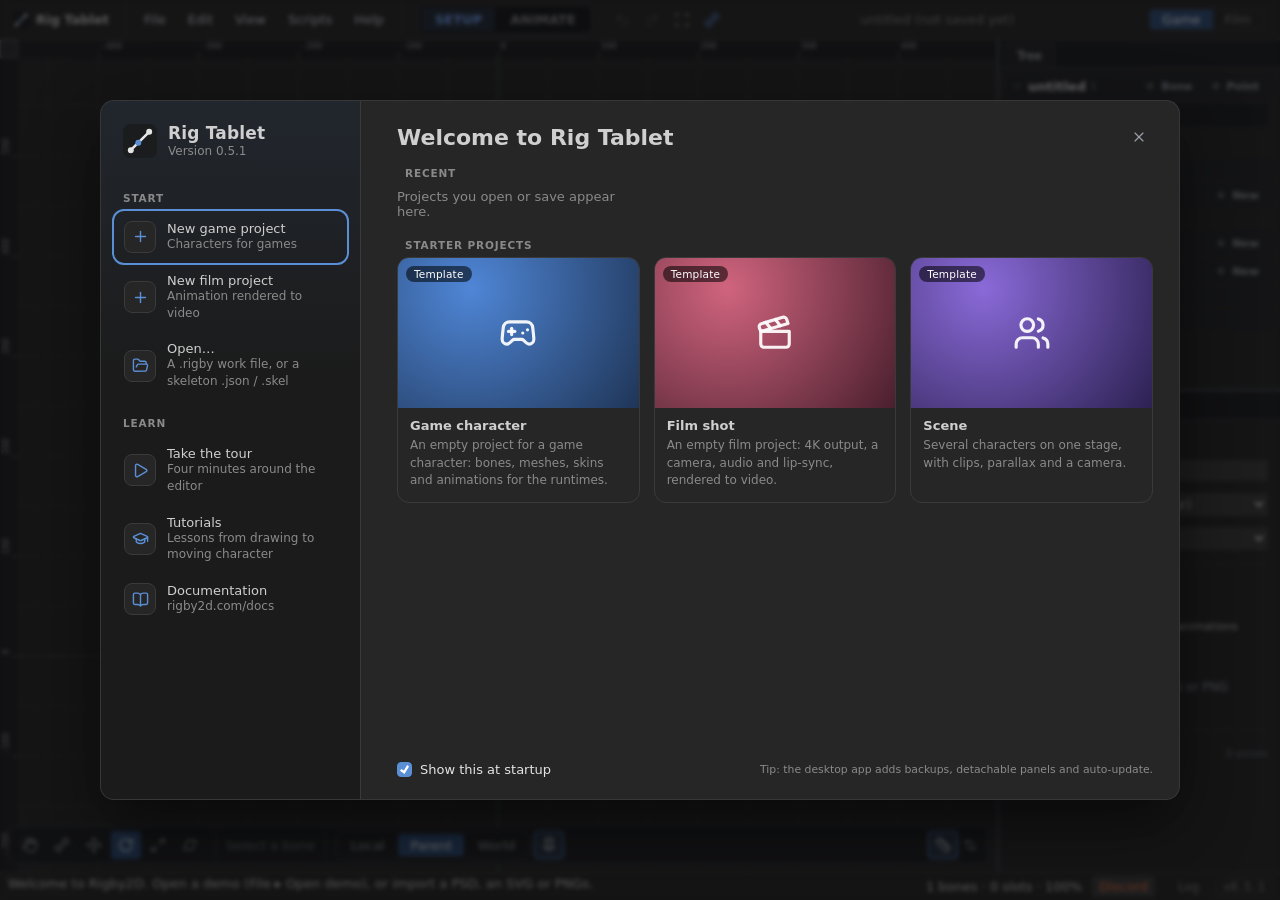
==== commit 420647b5: "Remove the NILA starter kit card from the welcome screen Co-Authored-By: Claude Opus 5.5 <noreply@an" ====
--- a/index.html
+++ b/index.html
@@ -13,7 +13,7 @@
     <meta name="apple-mobile-web-app-title" content="Rig Tablet" />
     <meta name="theme-color" content="#1b1c1e" />
     <link rel="icon" type="image/png" href="pwa/icon-192.png" />
-    <script type="module" crossorigin src="./assets/main-Bapstymn.js"></script>
+    <script type="module" crossorigin src="./assets/main-DeSpB9V4.js"></script>
     <link rel="modulepreload" crossorigin href="./assets/rolldown-runtime-hePW80VL.js">
     <link rel="modulepreload" crossorigin href="./assets/interop-BYtR0Jw9.js">
     <link rel="modulepreload" crossorigin href="./assets/path-CiM2TmSP.js">
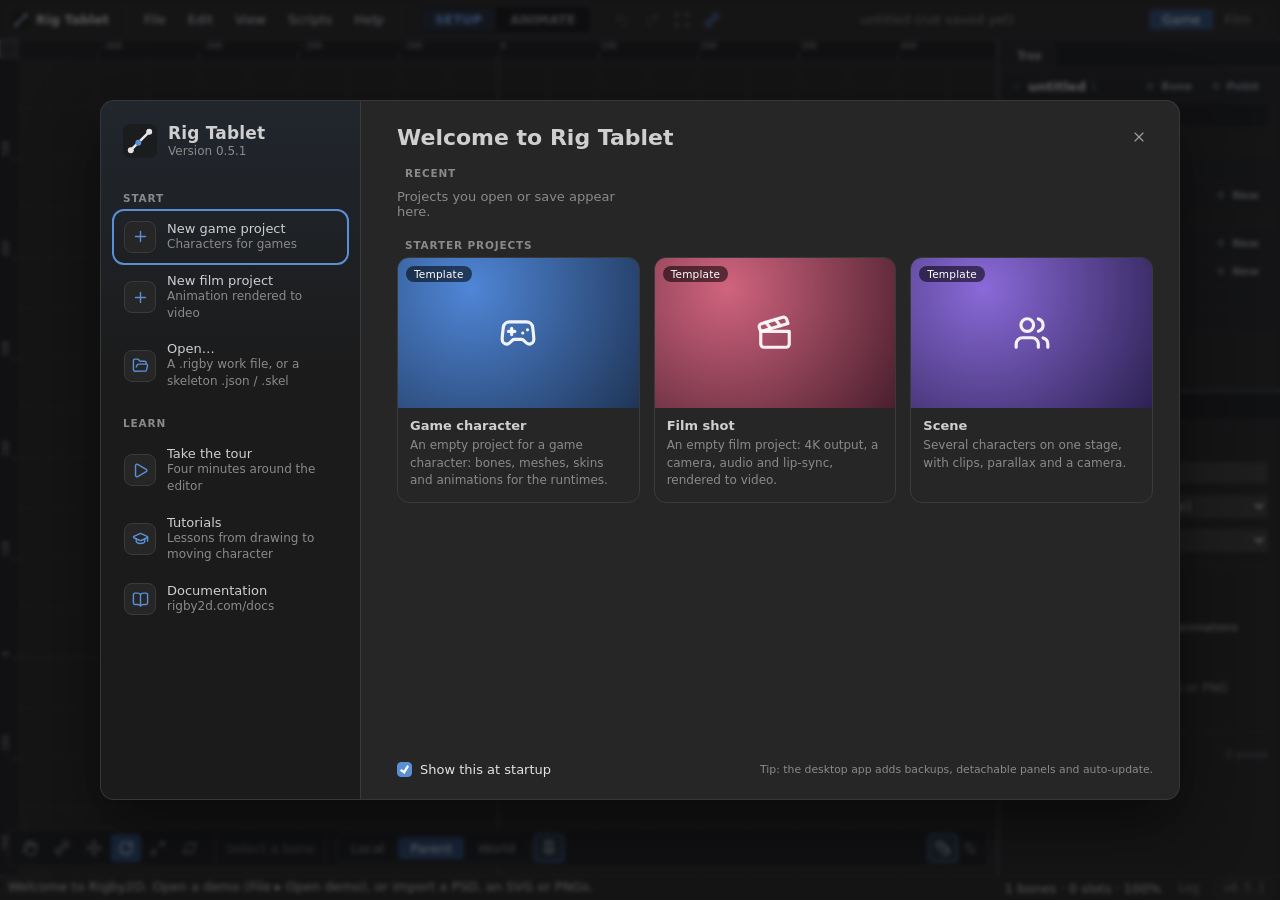
==== commit c495c81a: "Vertical/horizontal touch bar and portrait layout when the tablet turns Co-Authored-By: Claude Opus " ====
--- a/index.html
+++ b/index.html
@@ -13,7 +13,7 @@
     <meta name="apple-mobile-web-app-title" content="Rig Tablet" />
     <meta name="theme-color" content="#1b1c1e" />
     <link rel="icon" type="image/png" href="pwa/icon-192.png" />
-    <script type="module" crossorigin src="./assets/main-DeSpB9V4.js"></script>
+    <script type="module" crossorigin src="./assets/main-gGt65Mng.js"></script>
     <link rel="modulepreload" crossorigin href="./assets/rolldown-runtime-hePW80VL.js">
     <link rel="modulepreload" crossorigin href="./assets/interop-BYtR0Jw9.js">
     <link rel="modulepreload" crossorigin href="./assets/path-CiM2TmSP.js">
@@ -21,11 +21,11 @@
     <link rel="modulepreload" crossorigin href="./assets/window-pHGx5qse.js">
     <link rel="modulepreload" crossorigin href="./assets/prefs-CEXtYwJn.js">
     <link rel="modulepreload" crossorigin href="./assets/webview-CvNWatMx.js">
-    <link rel="modulepreload" crossorigin href="./assets/themeui-DG2oalCC.js">
+    <link rel="modulepreload" crossorigin href="./assets/themeui-B5f6qeT_.js">
     <link rel="modulepreload" crossorigin href="./assets/renderer-GFtNoTVq.js">
     <link rel="modulepreload" crossorigin href="./assets/offline-Dm1hfR66.js">
     <link rel="stylesheet" crossorigin href="./assets/themeui-CNIZOYgX.css">
-    <link rel="stylesheet" crossorigin href="./assets/main-BT50ak4r.css">
+    <link rel="stylesheet" crossorigin href="./assets/main-DItb8rn9.css">
   </head>
   <body>
     <div id="app">
--- a/assets/main-DItb8rn9.css
+++ b/assets/main-DItb8rn9.css
@@ -0,0 +1 @@
+html.tablet{--control-h:34px;--button-h:36px;--text-xs:12px;--text-sm:14px;--text-md:15px;-webkit-text-size-adjust:100%;-webkit-tap-highlight-color:transparent}html.tablet body{-webkit-user-select:none;-webkit-touch-callout:none;overscroll-behavior:none;touch-action:manipulation;font-size:15px}html.tablet input,html.tablet textarea,html.tablet [contenteditable]{-webkit-user-select:text;font-size:16px}html.tablet #app{--sl-col:14px;--sr-col:14px;--sb-row:14px;height:100dvh}html.tablet #app.dock-no-left{--sl-col:0px}html.tablet #app.dock-no-right{--sr-col:0px}html.tablet #app.dock-no-bottom{--sb-row:0px}html.tablet canvas{touch-action:none}html.tablet .split-v,html.tablet .split-h{touch-action:none;background:0 0}html.tablet .split-v{background:linear-gradient(to right, transparent 6px, var(--line) 6px, var(--line) 8px, transparent 8px)}html.tablet .split-h{background:linear-gradient(to bottom, transparent 6px, var(--line) 6px, var(--line) 8px, transparent 8px)}html.tablet .split-v.dragging,html.tablet .split-v:active{background:linear-gradient(to right, transparent 4px, var(--ui-accent) 4px, var(--ui-accent) 10px, transparent 10px)}html.tablet .split-h.dragging,html.tablet .split-h:active{background:linear-gradient(to bottom, transparent 4px, var(--ui-accent) 4px, var(--ui-accent) 10px, transparent 10px)}html.tablet .dock-split.split-h{height:14px}html.tablet .dock-split.split-v{width:14px}html.tablet #menubar{padding:4px 8px;padding-top:max(4px, env(safe-area-inset-top));scrollbar-width:none;gap:4px;overflow-x:auto}html.tablet #menubar .menu-title,html.tablet #menubar .tool,html.tablet #menubar .quick-btn,html.tablet #menubar .mode,html.tablet #menubar .workspace-tab{min-width:38px;min-height:38px;padding:6px 10px}html.tablet .row{align-items:center;min-height:38px;padding:8px;display:flex}html.tablet .row .twisty{text-align:center;min-width:26px}html.tablet button,html.tablet select,html.tablet input[type=text],html.tablet input[type=number]{min-height:34px}html.tablet button.small{padding:0 10px;font-size:13px}html.tablet input[type=checkbox],html.tablet input[type=radio]{width:22px;height:22px}html.tablet input[type=range]{min-height:34px}html.tablet .panel-detach-btn{opacity:1;width:34px;height:32px}html.tablet .popup{border-radius:10px;min-width:240px;padding:6px}html.tablet .popup .item{align-items:center;min-height:44px;padding:11px 14px;font-size:15px}html.tablet .popup .shortcut{display:none}#tablet-bar{left:50%;bottom:calc(16px + env(safe-area-inset-bottom));z-index:99;-webkit-backdrop-filter:blur(12px);backdrop-filter:blur(12px);border:1px solid var(--line,#3a3a3a);touch-action:none;-webkit-user-select:none;user-select:none;background:#1e1f22eb;border-radius:16px;align-items:center;gap:4px;padding:6px;display:flex;position:fixed;transform:translate(-50%);box-shadow:0 10px 30px #00000073}#tablet-bar[hidden]{display:none}#tablet-bar .tb-body{flex-direction:column;gap:4px;display:flex}#tablet-bar.collapsed .tb-body{display:none}#tablet-bar .tb-row{justify-content:center;align-items:center;gap:8px;display:flex}#tablet-bar .tb-group{background:#ffffff0a;border-radius:12px;gap:2px;padding:2px;display:flex}#tablet-bar .tb-btn{width:42px;height:42px;color:var(--fg,#e4e4e4);background:0 0;border:1px solid #0000;border-radius:10px;place-items:center;padding:0;display:grid}#tablet-bar .tb-btn svg{width:20px;height:20px}#tablet-bar .tb-btn:active:not(:disabled){background:var(--surface-hover,#35373b)}#tablet-bar .tb-btn:disabled{opacity:.3}#tablet-bar .tb-btn.on{color:#fff;background:var(--ui-accent,#5a8fd6)}#tablet-bar .tb-setup.on{color:var(--mode-setup,#78aaff);background:color-mix(in srgb, var(--mode-setup,#78aaff) 22%, transparent)}#tablet-bar .tb-animate.on,#tablet-bar .tb-autokey.on{color:var(--mode-animate,#ff7878);background:color-mix(in srgb, var(--mode-animate,#ff7878) 22%, transparent)}#tablet-bar .tb-collapse{align-self:flex-start;width:34px}#tablet-bar .tb-grip{width:22px;color:var(--fg-faint,#6d7178);cursor:grab;touch-action:none;align-self:stretch;place-items:center;display:grid}@media (max-width:760px){#tablet-bar{max-width:calc(100vw - 16px)}#tablet-bar .tb-row{flex-wrap:wrap}#tablet-bar .tb-btn{width:38px;height:38px}}@media (orientation:portrait){html.tablet #app{--sides-row:30dvh;grid-template-columns:minmax(0, 1fr) var(--sl-col) minmax(0, 1fr);grid-template-rows:auto minmax(0, 1fr) var(--sb-row) var(--bottom-row) var(--sides-row) auto;--bottom-row:min(var(--bottom), 20dvh);grid-template-areas:"menu menu menu""center center center""sb sb sb""time time time""left sl right""status status status"}html.tablet #app.dock-no-left{grid-template-areas:"menu menu menu""center center center""sb sb sb""time time time""right right right""status status status"}html.tablet #app.dock-no-right{grid-template-areas:"menu menu menu""center center center""sb sb sb""time time time""left left left""status status status"}html.tablet #app.dock-no-left.dock-no-right{--sides-row:0px}html.tablet #app.dock-no-bottom{--bottom-row:0px}html.tablet #split-right{display:none}html.tablet #split-left{pointer-events:none}html.tablet #dock-left,html.tablet #dock-right{border-top:1px solid var(--line,#3a3a3a);flex-direction:row;min-height:0}html.tablet #dock-left>.dock-split,html.tablet #dock-right>.dock-split{cursor:col-resize;background:linear-gradient(to right, transparent 6px, var(--line) 6px, var(--line) 8px, transparent 8px);width:14px;height:auto}}#tablet-bar.vertical{left:auto;right:calc(12px + env(safe-area-inset-right));flex-direction:column;max-height:calc(100dvh - 24px);top:50%;bottom:auto;transform:translateY(-50%)}#tablet-bar.vertical .tb-body{scrollbar-width:none;flex-direction:row;overflow-y:auto}#tablet-bar.vertical .tb-row{flex-direction:column;justify-content:flex-start}#tablet-bar.vertical .tb-group{flex-direction:column}#tablet-bar.vertical .tb-grip{width:auto;height:22px;transform:rotate(90deg)}#tablet-bar.vertical .tb-collapse,#tablet-bar.vertical .tb-orient{align-self:center}#tablet-bar .tb-orient{align-self:flex-start;width:34px}#tablet-bar .tb-ends{flex-direction:column;align-self:flex-start;gap:2px;display:flex}#tablet-bar.vertical .tb-ends{flex-direction:row;align-self:center}
